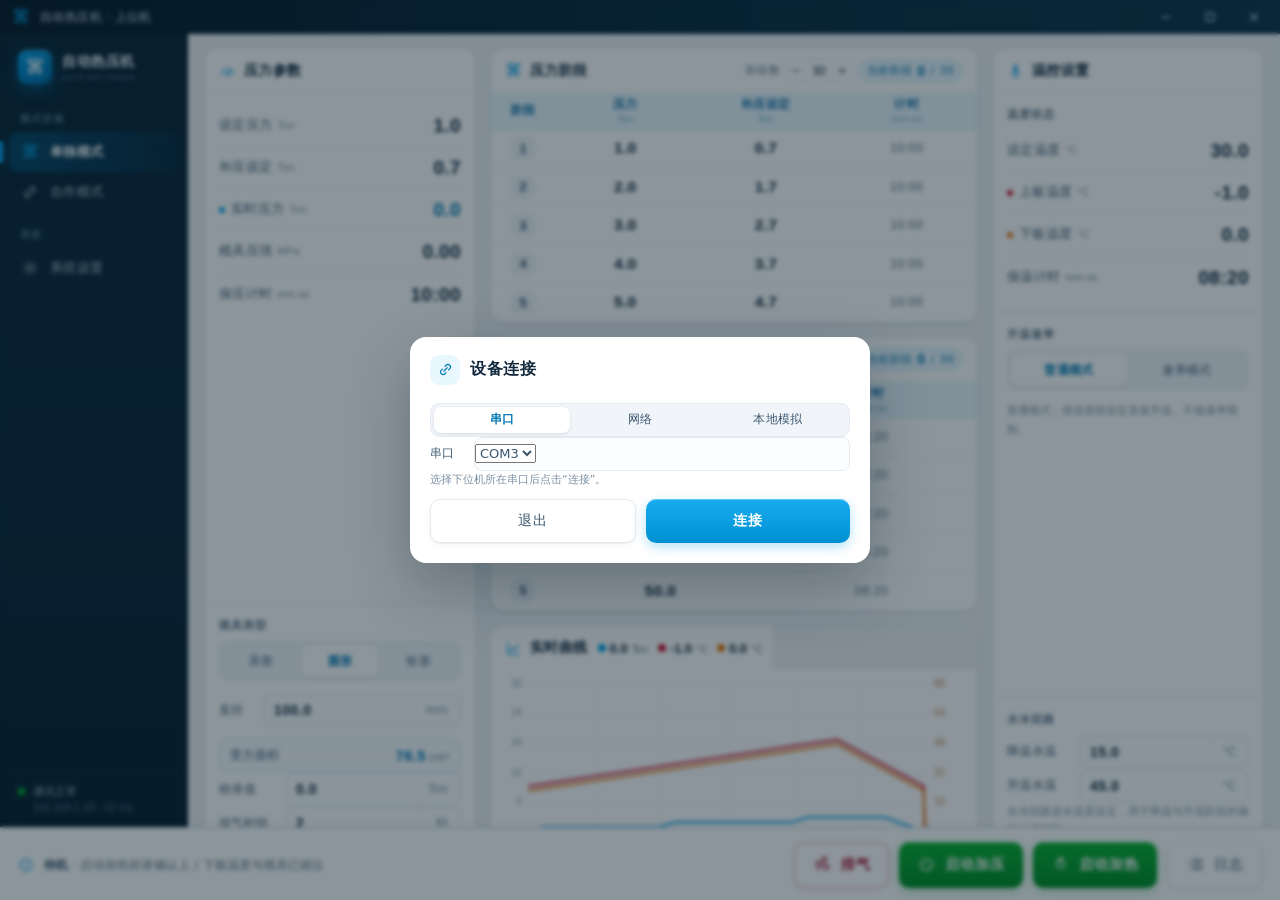
==== example/ui/press_desktop_ui.html @ 1cecdf32 "docs(ui): 新增上位机 UI 原型源码与单文件 HTML 包含 src（index.html/styles.css/app.js）、build.py、设计说明与 press_desktop_u" ====
<!DOCTYPE html>
<html lang="zh-CN">
<head>
<meta charset="utf-8">
<meta name="viewport" content="width=device-width, initial-scale=1">
<title>自动热压机 · 上位机</title>
<style>
/* =========================================================
   自动热压机 · 上位机 UI
   Design system / layout / components
   Base canvas 1440 x 900  ·  resizable down to 1280 x 800
   ========================================================= */

:root {
  /* brand — sampled from 单独模式主界面.bmp  #00A1E9 */
  --brand: #00A1E9;
  --brand-600: #0090D2;
  --brand-700: #0079B4;
  --brand-050: #E9F7FE;
  --brand-100: #D2EEFB;
  --brand-200: #A8DDF5;
  --royal: #0A43F6;

  /* shell */
  --navy: #08202F;
  --navy-2: #0C2B3E;
  --navy-3: #10374E;
  --ink: #12293D;
  --ink-2: #3B5770;
  --muted: #5F7488;
  --muted-2: #7C90A2;

  /* surfaces */
  --bg: #EDF1F5;
  --card: #FFFFFF;
  --line: #E3EAF0;
  --line-2: #EFF4F8;

  /* semantic */
  --green: #00A32A;
  --green-600: #008C24;
  --green-050: #E7F7EC;
  --amber: #E8730C;
  --amber-600: #C75F05;
  --red: #C8102E;
  --red-600: #A50D25;
  --red-d: #8C0000;
  --red-050: #FDECEE;

  /* effects */
  --sh-1: 0 1px 2px rgba(15, 40, 62, .06), 0 2px 6px rgba(15, 40, 62, .04);
  --sh-2: 0 8px 24px rgba(15, 40, 62, .09), 0 2px 6px rgba(15, 40, 62, .05);
  --sh-3: 0 24px 60px rgba(6, 24, 38, .28);
  --r-lg: 14px;
  --r-md: 10px;
  --r-sm: 7px;

  --font: "Microsoft YaHei UI", "Microsoft YaHei", "PingFang SC", "Source Han Sans SC", system-ui, sans-serif;
  --font-num: "Bahnschrift", "DIN Alternate", "Segoe UI", "Microsoft YaHei UI", sans-serif;
  --ease: cubic-bezier(.22, .61, .36, 1);
}

* { box-sizing: border-box; }

html, body {
  height: 100%;
  margin: 0;
}

body {
  font-family: var(--font);
  font-size: 13px;
  color: var(--ink);
  background: var(--bg);
  -webkit-font-smoothing: antialiased;
  overflow: hidden;
}

button, input, select {
  font-family: inherit;
  font-size: inherit;
  color: inherit;
}

button { cursor: pointer; border: 0; background: none; }

.sprite { position: absolute; width: 0; height: 0; overflow: hidden; }

svg.ic {
  width: 18px;
  height: 18px;
  fill: none;
  stroke: currentColor;
  stroke-width: 1.7;
  stroke-linecap: round;
  stroke-linejoin: round;
  flex: none;
}

::selection { background: var(--brand-100); }

/* scrollbars */
.content::-webkit-scrollbar,
.tbl-wrap::-webkit-scrollbar,
.scroll::-webkit-scrollbar { width: 8px; height: 8px; }
.content::-webkit-scrollbar-thumb,
.tbl-wrap::-webkit-scrollbar-thumb,
.scroll::-webkit-scrollbar-thumb {
  background: #C8D5DF;
  border-radius: 8px;
  border: 2px solid transparent;
  background-clip: padding-box;
}
.content::-webkit-scrollbar-thumb:hover { background: #A9BCCB; background-clip: padding-box; }

/* =========================================================
   Window shell
   ========================================================= */
.win {
  height: 100vh;
  display: flex;
  flex-direction: column;
  min-width: 1180px;
  background: var(--bg);
}

.titlebar {
  height: 34px;
  flex: none;
  display: flex;
  align-items: center;
  gap: 10px;
  padding: 0 4px 0 12px;
  background: linear-gradient(90deg, #061A27 0%, #0B2C40 55%, #0E344A 100%);
  color: #BFD6E5;
  user-select: none;
}

.tb-mark {
  width: 16px;
  height: 16px;
  color: var(--brand);
  stroke-width: 1.9;
}

.tb-title {
  font-size: 12px;
  letter-spacing: .4px;
  color: #D5E7F2;
}

.tb-ver {
  font-family: var(--font-num);
  font-size: 10.5px;
  color: #6D92A9;
  border: 1px solid rgba(255, 255, 255, .13);
  border-radius: 4px;
  padding: 0 5px;
  line-height: 15px;
}

.tb-spacer { flex: 1; }

.tb-ctrls { display: flex; align-items: stretch; height: 34px; }

.tb-btn {
  width: 44px;
  height: 34px;
  display: grid;
  place-items: center;
  color: #9DB9CA;
  transition: background .16s, color .16s;
}

.tb-btn svg { width: 12px; height: 12px; stroke-width: 1.4; }
.tb-btn:hover { background: rgba(255, 255, 255, .09); color: #fff; }
.tb-btn.close:hover { background: #C42B1C; color: #fff; }

/* ---------- app bar ---------- */
.appbar {
  height: 58px;
  flex: none;
  display: flex;
  align-items: center;
  gap: 18px;
  padding: 0 18px;
  background: #fff;
  border-bottom: 1px solid var(--line);
  position: relative;
  z-index: 5;
}

.ab-title h1 {
  margin: 0;
  font-size: 17px;
  font-weight: 700;
  letter-spacing: .3px;
  color: var(--ink);
}

.ab-title p {
  margin: 2px 0 0;
  font-size: 11.5px;
  color: var(--muted);
  letter-spacing: .2px;
}

.ab-chips { display: flex; align-items: center; gap: 8px; margin-left: 6px; }

.chip {
  display: inline-flex;
  align-items: center;
  gap: 7px;
  height: 27px;
  padding: 0 11px;
  border-radius: 20px;
  background: #F3F7FA;
  border: 1px solid var(--line);
  font-size: 12px;
  color: var(--ink-2);
  white-space: nowrap;
}

.chip b { font-family: var(--font-num); font-weight: 600; color: var(--ink); }
.chip.is-brand { background: var(--brand-050); border-color: var(--brand-100); color: var(--brand-700); }
.chip.is-brand b { color: var(--brand-700); }

.dot {
  width: 7px;
  height: 7px;
  border-radius: 50%;
  background: var(--muted-2);
  flex: none;
  position: relative;
}

.dot.ok { background: var(--green); box-shadow: 0 0 0 3px rgba(0, 163, 42, .14); }
.dot.live { background: var(--brand); box-shadow: 0 0 0 3px rgba(0, 161, 233, .16); animation: pulse 1.6s infinite; }
.dot.warn { background: var(--amber); box-shadow: 0 0 0 3px rgba(232, 115, 12, .16); }
.dot.bad { background: var(--red); box-shadow: 0 0 0 3px rgba(200, 16, 46, .16); }

@keyframes pulse {
  0%, 100% { box-shadow: 0 0 0 3px rgba(0, 161, 233, .18); }
  50% { box-shadow: 0 0 0 6px rgba(0, 161, 233, .04); }
}

.ab-right { margin-left: auto; display: flex; align-items: center; gap: 16px; }

.clock {
  font-family: var(--font-num);
  font-size: 15px;
  letter-spacing: .6px;
  color: var(--ink);
  font-variant-numeric: tabular-nums;
}

.clock small {
  display: block;
  font-family: var(--font);
  font-size: 10.5px;
  letter-spacing: .3px;
  color: var(--muted);
  text-align: right;
  margin-top: -1px;
}

.user {
  display: flex;
  align-items: center;
  gap: 9px;
  padding-left: 16px;
  border-left: 1px solid var(--line);
}

.avatar {
  width: 32px;
  height: 32px;
  border-radius: 9px;
  display: grid;
  place-items: center;
  background: linear-gradient(160deg, var(--brand), #0B7FB8);
  color: #fff;
  font-size: 13px;
  font-weight: 700;
  letter-spacing: .5px;
}

.user b { display: block; font-size: 12.5px; font-weight: 600; }
.user small { display: block; font-size: 10.5px; color: var(--muted); margin-top: 1px; }

/* =========================================================
   Body: rail + content
   ========================================================= */
.body { flex: 1; display: flex; min-height: 0; }

.rail {
  width: 206px;
  flex: none;
  display: flex;
  flex-direction: column;
  padding: 0 10px 12px;
  background: linear-gradient(180deg, #0A2334 0%, #0B2739 45%, #08202F 100%);
  color: #A9C2D3;
  overflow: hidden auto;
}

.rail::after {
  content: "";
  position: absolute;
  pointer-events: none;
}

.rail-brand {
  display: flex;
  align-items: center;
  gap: 10px;
  padding: 16px 8px 18px;
}

.brand-mark {
  width: 34px;
  height: 34px;
  border-radius: 9px;
  display: grid;
  place-items: center;
  background: linear-gradient(150deg, var(--brand), #0069A3);
  color: #fff;
  box-shadow: 0 6px 16px rgba(0, 161, 233, .35), inset 0 1px 0 rgba(255, 255, 255, .3);
}

.brand-mark svg { width: 20px; height: 20px; stroke-width: 1.8; }

.brand-txt b {
  display: block;
  color: #EAF4FA;
  font-size: 13.5px;
  letter-spacing: .6px;
  font-weight: 700;
}

.brand-txt span {
  display: block;
  font-family: var(--font-num);
  font-size: 7.5px;
  letter-spacing: .5px;
  color: #5B7F97;
  margin-top: 2px;
  white-space: nowrap;
}

.rail-group { margin-bottom: 6px; }

.rail-group > p {
  margin: 10px 10px 6px;
  font-size: 10px;
  letter-spacing: 1.2px;
  color: #51748C;
  font-weight: 600;
}

.rail-item {
  position: relative;
  width: 100%;
  height: 40px;
  display: flex;
  align-items: center;
  gap: 11px;
  padding: 0 11px;
  border-radius: 8px;
  color: #B4CBD9;
  font-size: 13px;
  letter-spacing: .3px;
  transition: background .16s, color .16s;
}

.rail-item svg { width: 18px; height: 18px; opacity: .85; }

.rail-item:hover { background: rgba(255, 255, 255, .06); color: #EAF4FA; }

.rail-item.is-active {
  background: linear-gradient(90deg, rgba(0, 161, 233, .26), rgba(0, 161, 233, .05));
  color: #fff;
  font-weight: 600;
}

.rail-item.is-active::before {
  content: "";
  position: absolute;
  left: -10px;
  top: 9px;
  bottom: 9px;
  width: 3px;
  border-radius: 0 3px 3px 0;
  background: var(--brand);
  box-shadow: 0 0 12px rgba(0, 161, 233, .8);
}

.rail-item.is-active svg { color: var(--brand); opacity: 1; }

/* 运行中：其他入口不可切换 */
.rail-item.is-locked { opacity: .4; cursor: not-allowed; }
.rail-item.is-locked:hover { background: transparent; color: #B4CBD9; }

.rail-item .badge-n {
  margin-left: auto;
  min-width: 18px;
  height: 18px;
  padding: 0 5px;
  border-radius: 9px;
  background: rgba(200, 16, 46, .85);
  color: #fff;
  font-size: 10.5px;
  font-weight: 700;
  display: grid;
  place-items: center;
  font-family: var(--font-num);
}

.rail-foot { margin-top: auto; padding: 12px 8px 0; border-top: 1px solid rgba(255, 255, 255, .07); }

.rail-stat {
  font-size: 11px;
  line-height: 1.5;
  color: #8FADC0;
  display: flex;
  align-items: flex-start;
  gap: 8px;
}

.rail-stat .dot { margin-top: 4px; }
.rail-stat small { display: block; color: #4F7089; font-family: var(--font-num); font-size: 10px; letter-spacing: .3px; }

/* =========================================================
   Content + views
   ========================================================= */
.content {
  flex: 1;
  min-width: 0;
  padding: 14px 16px;
  overflow: auto;
}

.view { display: none; height: 100%; }
.view.is-active { display: block; animation: fadeUp .22s var(--ease); }

@keyframes fadeUp {
  from { opacity: 0; }
  to { opacity: 1; }
}

/* 3-column dashboard */
.layout-3 {
  display: grid;
  grid-template-columns: 330px minmax(352px, 1fr) 330px;
  gap: 14px;
  min-height: 100%;
}

.col { display: flex; flex-direction: column; gap: 14px; min-height: 0; }

/* 合作模式：三列参数 + 底部整宽曲线 */
.layout-coop {
  display: grid;
  grid-template-columns: 330px 320px minmax(0, 1fr);
  grid-template-rows: auto minmax(0, 1fr);
  gap: 14px;
  height: 100%;
}

/* generic 2-column */
.layout-2 { display: grid; grid-template-columns: 330px minmax(0, 1fr); gap: 14px; height: 100%; }
.layout-2.wide-left { grid-template-columns: 372px minmax(0, 1fr); }

/* =========================================================
   Cards
   ========================================================= */
.card {
  background: var(--card);
  border: 1px solid var(--line);
  border-radius: var(--r-lg);
  box-shadow: var(--sh-1);
  display: flex;
  flex-direction: column;
  min-height: 0;
  overflow: hidden;
}

/* 卡片较窄时隐藏“阶段数”文字标签，避免与当前阶段胶囊挤在一起
   （改用 JS 按卡片实际宽度加 .is-narrow，避免 Edge 下容器查询导致的绘制异常） */
.stage-card.is-narrow .count-label { display: none; }
.stage-card.is-narrow .stage-tools { gap: 6px; }

.card.grow { flex: 1; }

.card-h {
  height: 44px;
  flex: none;
  display: flex;
  align-items: center;
  gap: 10px;
  padding: 0 14px;
  border-bottom: 1px solid var(--line-2);
  background: var(--card);
}

.card-h h2 {
  margin: 0;
  font-size: 13.5px;
  font-weight: 700;
  letter-spacing: .4px;
  color: var(--ink);
  display: flex;
  align-items: center;
  gap: 8px;
}

.card-h h2 svg { width: 17px; height: 17px; color: var(--brand); }

.card-h .hint {
  margin-left: auto;
  font-size: 11px;
  color: var(--muted-2);
  letter-spacing: .3px;
}

.card-h .sub {
  font-size: 11px;
  color: var(--muted-2);
  padding-left: 8px;
  border-left: 1px solid var(--line);
  letter-spacing: .3px;
}

.card-b { padding: 12px 14px; }

/* ---------- key / value rows ---------- */
.kv { list-style: none; margin: 0; padding: 0; }

.kv li {
  display: flex;
  align-items: center;
  justify-content: space-between;
  gap: 10px;
  padding: 0 14px;
  height: 42px;
  border-bottom: 1px dashed var(--line-2);
  transition: background .16s;
}

.kv.sm li { height: 34px; }
.kv.sm .k { font-size: 12px; }

.tag-ok {
  font-size: 11.5px;
  font-weight: 600;
  color: var(--green-600);
  background: var(--green-050);
  border-radius: 6px;
  padding: 3px 9px;
  letter-spacing: .3px;
}

.tag-ok::before {
  content: "";
  display: inline-block;
  width: 5px;
  height: 5px;
  border-radius: 50%;
  background: var(--green);
  margin-right: 6px;
  vertical-align: 1px;
}

.tag-val {
  font-family: var(--font-num);
  font-size: 13px;
  font-weight: 600;
  color: var(--ink-2);
  letter-spacing: .4px;
}

/* 事件记录 */
.evts { list-style: none; margin: 0; padding: 4px 0; overflow: auto; }

.evts li {
  display: flex;
  align-items: center;
  gap: 10px;
  padding: 0 14px;
  height: 38px;
  font-size: 12px;
  color: var(--ink-2);
  border-bottom: 1px dashed var(--line-2);
}

.evts li:last-child { border-bottom: 0; }
.evts time { font-family: var(--font-num); font-size: 12px; color: var(--muted-2); letter-spacing: .4px; flex: none; }
.evts .dot { flex: none; }
.evts span { overflow: hidden; text-overflow: ellipsis; white-space: nowrap; }

.kv li:last-child { border-bottom: 0; }
.kv li:hover { background: #FAFCFE; }

.kv .k {
  font-size: 12.5px;
  color: var(--ink-2);
  letter-spacing: .3px;
  display: flex;
  align-items: baseline;
  gap: 5px;
}

.kv .k em {
  font-style: normal;
  font-size: 10.5px;
  color: var(--muted-2);
  font-family: var(--font-num);
}

.kv .v {
  font-family: var(--font-num);
  font-size: 23px;
  font-weight: 600;
  color: var(--ink);
  font-variant-numeric: tabular-nums;
  letter-spacing: .4px;
  line-height: 1;
}

.kv .v small {
  font-size: 11px;
  font-weight: 400;
  color: var(--muted);
  margin-left: 4px;
  font-family: var(--font);
}

.kv li.is-live .v { color: var(--brand-700); }
.kv li.is-live .k::before {
  content: "";
  width: 6px;
  height: 6px;
  border-radius: 50%;
  background: var(--brand);
  align-self: center;
  margin-right: 1px;
  animation: pulse 1.8s infinite;
}

/* 上板 / 下板温度：与曲线同色的圆点 */
.kv li.t-up .k::before,
.kv li.t-down .k::before {
  content: "";
  width: 6px;
  height: 6px;
  border-radius: 50%;
  align-self: center;
  margin-right: 1px;
  animation: pulse 1.8s infinite;
}

/* 待机时圆点静止，仅运行中闪烁 */
body:not(.is-running) .kv li.is-live .k::before,
body:not(.is-running) .kv li.t-up .k::before,
body:not(.is-running) .kv li.t-down .k::before { animation: none; }

.kv li.t-up .k::before { background: #C8102E; }
.kv li.t-down .k::before { background: #E8730C; }

/* ---------- 模具类型 ---------- */
.mold-body {
  flex: 1;
  display: flex;
  flex-direction: column;
  gap: 14px;
  padding: 14px;
}

.mold-seg { display: flex; width: 100%; }
.mold-seg button { flex: 1; height: 30px; }

.mold-pane { display: none; flex-direction: column; gap: 10px; }
.mold-pane.is-on { display: flex; }

.mold-row { display: flex; align-items: center; gap: 10px; }
.mold-row > label { width: 34px; flex: none; font-size: 12px; color: var(--ink-2); letter-spacing: .3px; }
.mold-row .input { flex: 1; height: 34px; }
.mold-row .input input { font-size: 14px; padding: 0 10px; }
.water-row > label { width: 62px; }

.mold-tip { margin: 0; font-size: 11px; color: var(--muted-2); line-height: 1.7; }

/* 模具类型并入压力参数后的间距 */
.set-group .mold-seg { margin-bottom: 12px; }
.set-group .mold-pane.is-on { margin-bottom: 12px; }

/* 受力面积参考 */
.mold-area {
  display: flex;
  align-items: center;
  justify-content: space-between;
  padding: 7px 10px;
  border: 1px dashed var(--brand-200);
  border-radius: 8px;
  background: #F7FBFE;
  font-size: 11.5px;
  color: var(--ink-2);
  letter-spacing: .3px;
}

.mold-area.is-off { display: none; }

.mold-area .ma-val { display: inline-flex; align-items: baseline; gap: 3px; }

.mold-area b {
  font-family: var(--font-num);
  font-size: 15px;
  font-weight: 700;
  color: var(--brand-700);
  font-variant-numeric: tabular-nums;
}

.mold-area em { font-style: normal; font-size: 10.5px; color: var(--muted); }

/* ---------- 温控设置（合并卡片） ---------- */
.merge-card { display: flex; flex-direction: column; }

.set-group { padding: 12px 14px 14px; }

.set-group + .set-group { border-top: 1px solid var(--line); }

.set-group.is-bottom { margin-top: auto; }

.set-sub {
  font-size: 11px;
  font-weight: 600;
  letter-spacing: 1px;
  color: var(--muted);
  padding: 2px 0 8px;
}

.merge-card .kv li { height: 42px; padding: 0; }

.merge-card .mold-seg button { height: 32px; }

.merge-card .mold-tip { font-size: 11px; }

/* ---------- table ---------- */
.tbl-wrap { flex: 1; min-height: 0; overflow: auto; }

/* 阶段表最多显示 5 行，超出后表体内部上下滚动 */
.stage-card .tbl-wrap { max-height: calc(36px + 5 * 38.5px); }

table.tbl {
  width: 100%;
  border-collapse: collapse;
  table-layout: fixed;
}

table.tbl th {
  height: 36px;
  padding: 2px 6px;
  background: var(--brand-050);
  border-bottom: 1px solid var(--brand-100);
  color: #0B6EA8;
  font-size: 11.5px;
  font-weight: 700;
  letter-spacing: .5px;
  text-align: center;
  white-space: nowrap;
  position: sticky;
  top: 0;
  z-index: 1;
}

table.tbl th em {
  display: block;
  font-style: normal;
  font-size: 9.5px;
  font-weight: 500;
  letter-spacing: 0;
  color: #6FA7C6;
  line-height: 1.2;
  margin-top: 1px;
}

table.tbl td {
  height: 38.5px;
  padding: 0 6px;
  text-align: center;
  font-size: 12.5px;
  color: var(--ink-2);
  border-bottom: 1px solid var(--line-2);
  white-space: nowrap;
  overflow: hidden;
  text-overflow: ellipsis;
}

table.tbl tbody tr:last-child td { border-bottom: 0; }

table.tbl td.num {
  font-family: var(--font-num);
  font-size: 15.5px;
  font-weight: 600;
  color: var(--ink);
  letter-spacing: .3px;
  font-variant-numeric: tabular-nums;
}

table.tbl td.mono {
  font-family: var(--font-num);
  color: var(--muted);
  font-variant-numeric: tabular-nums;
  letter-spacing: .4px;
}

table.tbl tbody tr:hover td { background: #FAFDFF; }

table.tbl tr.is-now td {
  background: #EAF6FD;
  color: var(--brand-700);
  font-weight: 700;
  box-shadow: inset 0 1px 0 rgba(0, 161, 233, .22), inset 0 -1px 0 rgba(0, 161, 233, .22);
}

table.tbl tr.is-now td.num { color: var(--brand-700); font-weight: 800; }

table.tbl tr.is-now td.mono { color: var(--brand-700); font-weight: 700; }

table.tbl tr.is-now td:first-child {
  box-shadow: inset 4px 0 0 var(--brand),
              inset 0 1px 0 rgba(0, 161, 233, .22),
              inset 0 -1px 0 rgba(0, 161, 233, .22);
}

.row-no {
  display: inline-grid;
  place-items: center;
  width: 24px;
  height: 24px;
  border-radius: 7px;
  background: #F1F5F9;
  color: var(--ink-2);
  font-family: var(--font-num);
  font-size: 13px;
  font-weight: 600;
}

tr.is-now .row-no { background: var(--brand); color: #fff; box-shadow: 0 3px 8px rgba(0, 161, 233, .35); }

table.tbl td.muted { color: var(--muted-2); font-size: 11.5px; }

/* 普通模式：温度阶段隐藏“速率”列 */
table.tbl.no-rate th:nth-child(3),
table.tbl.no-rate td:nth-child(3) { display: none; }

/* 可编辑单元格（除阶段列外） */
table.tbl td.edit { padding: 0 4px; }

table.tbl .cell-in {
  display: block;
  width: 100%;
  height: 30px;
  padding: 0 2px;
  border: 0;
  border-radius: 6px;
  background: transparent;
  color: inherit;
  font: inherit;
  letter-spacing: inherit;
  text-align: center;
  font-variant-numeric: tabular-nums;
  -moz-appearance: textfield;
}

table.tbl .cell-in::-webkit-outer-spin-button,
table.tbl .cell-in::-webkit-inner-spin-button { -webkit-appearance: none; margin: 0; }

/* 合作流程表列数较多：按内容分配列宽比例，表格平铺整卡 */
#tblCoop { width: 100%; }
#tblCoop th { font-size: 11px; padding: 2px 4px; }

#tblCoop th em { font-size: 9px; }

table.tbl .cell-in:hover { background: #F2FAFE; }

table.tbl .cell-in:focus {
  outline: none;
  background: #fff;
  box-shadow: inset 0 0 0 1.5px var(--brand);
}

/* 是否加压 / 是否加热 开关 */
table.tbl .flag { border: 0; padding: 0; cursor: pointer; }
table.tbl .flag.off { background: #F1F5F9; color: var(--muted-2); }
table.tbl .flag.off:hover { background: #E6EDF3; }

/* 计时单元格：点击打开图形化弹窗 */
table.tbl .cell-in.time-btn {
  height: 30px;
  line-height: 30px;
  cursor: pointer;
}

/* 计时弹窗 */
.time-preview {
  font-family: var(--font-num);
  font-size: 42px;
  font-weight: 700;
  letter-spacing: 3px;
  color: var(--brand-700);
  text-align: center;
  line-height: 1.1;
  padding-bottom: 18px;
  font-variant-numeric: tabular-nums;
}

.time-picker {
  display: flex;
  align-items: flex-start;
  justify-content: center;
  gap: 16px;
}

.tp-col {
  display: flex;
  flex-direction: column;
  align-items: center;
  gap: 8px;
}

.tp-step {
  width: 108px;
  height: 32px;
  border: 1px solid var(--line);
  border-radius: 9px;
  background: #F2F7FB;
  color: var(--brand-700);
  font-size: 17px;
  font-weight: 700;
  line-height: 1;
}

.tp-step:hover { background: #E4F2FA; border-color: var(--brand-200); }
.tp-step:active { background: var(--brand-100); }

.tp-num {
  width: 108px;
  height: 60px;
  border: 1px solid var(--line);
  border-radius: 12px;
  background: #fff;
  text-align: center;
  font-family: var(--font-num);
  font-size: 30px;
  font-weight: 700;
  color: var(--ink);
  font-variant-numeric: tabular-nums;
  -moz-appearance: textfield;
}

.tp-num::-webkit-outer-spin-button,
.tp-num::-webkit-inner-spin-button { -webkit-appearance: none; margin: 0; }

.tp-num:focus {
  outline: none;
  border-color: var(--brand);
  box-shadow: 0 0 0 3px rgba(0, 161, 233, .16);
}

.tp-unit { font-size: 11px; color: var(--muted); letter-spacing: 1px; }

.tp-colon {
  margin-top: 56px;
  font-family: var(--font-num);
  font-size: 28px;
  font-weight: 700;
  color: var(--muted-2);
}

.tp-presets { display: flex; justify-content: center; gap: 8px; margin-top: 18px; }

.tp-presets button {
  height: 28px;
  padding: 0 13px;
  border-radius: 14px;
  border: 1px solid var(--line);
  background: #fff;
  font-size: 12px;
  color: var(--ink-2);
}

.tp-presets button:hover {
  background: var(--brand-050);
  border-color: var(--brand-200);
  color: var(--brand-700);
}

/* stage counter pill */
.stage-tools { margin-left: auto; display: flex; align-items: center; gap: 8px; flex: none; }

.card-h h2 { flex: none; }

.count-label { flex: none; white-space: nowrap; font-size: 11px; color: var(--muted); letter-spacing: .3px; }

/* 阶段数 spinbox */
.spin {
  position: relative;
  display: inline-flex;
  align-items: center;
  height: 24px;
  background: #fff;
  border: 1px solid var(--line);
  border-radius: 6px;
}

.spin::after {
  content: attr(data-tip);
  position: absolute;
  top: calc(100% + 6px);
  left: 50%;
  transform: translateX(-50%) translateY(-3px);
  padding: 5px 9px;
  border-radius: 6px;
  background: #10283E;
  color: #fff;
  font-size: 11px;
  line-height: 1.4;
  letter-spacing: .2px;
  white-space: nowrap;
  opacity: 0;
  visibility: hidden;
  pointer-events: none;
  transition: opacity .14s ease, transform .14s ease, visibility .14s;
  z-index: 40;
}

.spin:hover::after,
.spin:focus-within::after {
  opacity: 1;
  visibility: visible;
  transform: translateX(-50%) translateY(0);
}

.spin button {
  width: 20px;
  height: 100%;
  padding: 0;
  border: 0;
  background: transparent;
  color: var(--ink-2);
  font-size: 13px;
  line-height: 1;
  cursor: pointer;
}

.spin button:hover { background: var(--brand-050); color: var(--brand-700); }

.spin button:first-of-type { border-radius: 5px 0 0 5px; }
.spin button:last-of-type { border-radius: 0 5px 5px 0; }

.spin input {
  width: 32px;
  height: 100%;
  padding: 0;
  border: 0;
  border-left: 1px solid var(--line-2);
  border-right: 1px solid var(--line-2);
  background: transparent;
  text-align: center;
  font-family: var(--font-num);
  font-size: 12px;
  color: var(--ink);
  -moz-appearance: textfield;
}

.spin input::-webkit-outer-spin-button,
.spin input::-webkit-inner-spin-button { -webkit-appearance: none; margin: 0; }

.spin input:focus { outline: none; background: var(--brand-050); }

.spin:focus-within { border-color: var(--brand); box-shadow: 0 0 0 3px rgba(0, 161, 233, .12); }

.stage-pill {
  margin-left: auto;
  display: inline-flex;
  align-items: center;
  gap: 5px;
  height: 24px;
  padding: 0 10px;
  border-radius: 12px;
  background: var(--brand-050);
  border: 1px solid var(--brand-100);
  color: var(--brand-700);
  font-size: 11.5px;
  letter-spacing: .3px;
}

.stage-pill b {
  font-family: var(--font-num);
  font-size: 14px;
  font-weight: 700;
  color: var(--brand-700);
}

/* ---------- segmented control ---------- */
.seg {
  display: inline-flex;
  padding: 3px;
  gap: 2px;
  border-radius: 9px;
  background: #F1F5F9;
  border: 1px solid var(--line);
}

.seg button {
  height: 26px;
  padding: 0 12px;
  border-radius: 7px;
  font-size: 12px;
  color: var(--ink-2);
  letter-spacing: .3px;
  transition: all .16s;
  white-space: nowrap;
}

.seg button:hover { color: var(--brand-700); }

.seg button.is-on {
  background: #fff;
  color: var(--brand-700);
  font-weight: 600;
  box-shadow: 0 1px 3px rgba(15, 40, 62, .12);
}

/* ---------- chart ---------- */
.chart-card { flex: none; height: 230px; }
#coopChartSlot .chart-card { height: 300px; }
.chart-card .card-h { border-bottom: 0; }

/* 实时曲线卡片容器：不参与布局，卡片直接作为列的子项 */
.chart-slot { display: contents; }

.chart-now {
  margin-left: auto;
  display: flex;
  align-items: center;
  gap: 12px;
  font-size: 11px;
  color: var(--muted);
  white-space: nowrap;
}

.chart-now span { display: inline-flex; align-items: baseline; gap: 4px; }

.chart-now i {
  display: inline-block;
  width: 8px;
  height: 8px;
  border-radius: 50%;
  align-self: center;
}

.chart-now b { font-family: var(--font-num); font-size: 13px; font-weight: 700; color: var(--ink); }

.chart-now em { font-style: normal; font-size: 10px; color: var(--muted); }

.chart-now .win { font-family: var(--font-num); color: var(--muted-2); padding-left: 4px; }

.chart-wrap {
  flex: 1;
  min-height: 80px;
  position: relative;
  padding: 2px 10px 0 4px;
  background: var(--card);
}

.chart-wrap canvas {
  width: 100%;
  height: 100%;
  display: block;
  transform: translateZ(0);   /* 独立合成层，避免 Edge 滚动时画布局部重绘残影 */
}

/* ---------- run progress ---------- */
.prog-list { padding: 10px 14px 12px; display: flex; flex-direction: column; gap: 12px; }

.prog-row .pr-top {
  display: flex;
  align-items: baseline;
  justify-content: space-between;
  font-size: 11.5px;
  color: var(--ink-2);
  margin-bottom: 6px;
}

.prog-row .pr-top b {
  font-family: var(--font-num);
  font-size: 12.5px;
  color: var(--ink);
  font-weight: 600;
}

.bar {
  height: 7px;
  border-radius: 4px;
  background: #EEF3F7;
  overflow: hidden;
}

.bar > i {
  display: block;
  height: 100%;
  width: 0;
  border-radius: 4px;
  transition: width .4s var(--ease);
}

.bar.brand > i { background: linear-gradient(90deg, #3FC0F3, var(--brand)); }
.bar.amber > i { background: linear-gradient(90deg, #F7A94B, var(--amber)); }
.bar.green > i { background: linear-gradient(90deg, #38C45E, var(--green)); }

/* =========================================================
   Action bar
   ========================================================= */
.actionbar {
  height: 72px;
  flex: none;
  display: flex;
  align-items: center;
  gap: 12px;
  padding: 0 18px;
  background: #fff;
  border-top: 1px solid var(--line);
  box-shadow: 0 -2px 12px rgba(15, 40, 62, .04);
  position: relative;
  z-index: 4;
}

.ab-note {
  display: flex;
  align-items: center;
  gap: 10px;
  font-size: 12px;
  color: var(--muted);
  letter-spacing: .2px;
  flex: 1 1 auto;
  min-width: 0;
}

.ab-note svg { flex: none; width: 16px; height: 16px; color: var(--brand); }

.ab-note span {
  min-width: 0;
  display: -webkit-box;
  -webkit-line-clamp: 2;
  -webkit-box-orient: vertical;
  overflow: hidden;
  line-height: 1.5;
}

.ab-note b { color: var(--ink-2); font-weight: 600; }

.ab-actions { margin-left: auto; flex: none; display: flex; align-items: center; gap: 10px; }

.bar-group { display: none; align-items: center; gap: 10px; }
.bar-group.is-on { display: flex; }

.btn {
  display: inline-flex;
  align-items: center;
  justify-content: center;
  gap: 9px;
  height: 46px;
  padding: 0 22px;
  border-radius: var(--r-md);
  font-size: 14px;
  font-weight: 600;
  letter-spacing: 1px;
  color: #fff;
  transition: transform .12s, box-shadow .18s, background .18s, filter .18s;
  white-space: nowrap;
}

.btn svg { width: 19px; height: 19px; }

.btn:active { transform: translateY(1px); }

.btn-green {
  background: linear-gradient(180deg, #0AB233, var(--green-600));
  box-shadow: 0 4px 12px rgba(0, 163, 42, .28), inset 0 1px 0 rgba(255, 255, 255, .28);
}
.btn-green:hover { filter: brightness(1.06); box-shadow: 0 6px 18px rgba(0, 163, 42, .36), inset 0 1px 0 rgba(255, 255, 255, .3); }

/* 运行中：启动按钮切换为红色停止态 */
.btn.is-stop {
  background: linear-gradient(180deg, #DC1B33, var(--red-600));
  box-shadow: 0 4px 12px rgba(200, 16, 46, .3), inset 0 1px 0 rgba(255, 255, 255, .22);
}
.btn.is-stop:hover { filter: brightness(1.07); box-shadow: 0 6px 18px rgba(200, 16, 46, .36), inset 0 1px 0 rgba(255, 255, 255, .24); }

/* 破坏性 / 排气类次级按钮 */
.btn-danger-ghost {
  background: #fff;
  border: 1px solid rgba(200, 16, 46, .36);
  color: var(--red-600);
  font-weight: 600;
  letter-spacing: .5px;
  box-shadow: var(--sh-1);
}
.btn-danger-ghost:hover { border-color: var(--red-600); color: #fff; background: linear-gradient(180deg, #DC1B33, var(--red-600)); }

.btn-amber {
  background: linear-gradient(180deg, #F58220, var(--amber-600));
  box-shadow: 0 4px 12px rgba(232, 115, 12, .28), inset 0 1px 0 rgba(255, 255, 255, .28);
}
.btn-amber:hover { filter: brightness(1.06); }

.btn-red {
  background: linear-gradient(180deg, #DC1B33, var(--red-600));
  box-shadow: 0 4px 12px rgba(200, 16, 46, .3), inset 0 1px 0 rgba(255, 255, 255, .22);
}
.btn-red:hover { filter: brightness(1.07); }

.btn-dark {
  background: linear-gradient(180deg, #5A2630, #3D1620);
  box-shadow: 0 4px 12px rgba(60, 20, 30, .28);
}
.btn-dark:hover { filter: brightness(1.15); }

.btn-ghost {
  background: #fff;
  border: 1px solid var(--line);
  color: var(--ink-2);
  font-weight: 500;
  letter-spacing: .5px;
  box-shadow: var(--sh-1);
}
.btn-ghost:hover { border-color: var(--brand-200); color: var(--brand-700); background: var(--brand-050); }

.btn-brand {
  background: linear-gradient(180deg, #18ADF0, var(--brand-600));
  box-shadow: 0 4px 12px rgba(0, 161, 233, .3), inset 0 1px 0 rgba(255, 255, 255, .3);
}
.btn-brand:hover { filter: brightness(1.06); }

.btn.sm { height: 32px; padding: 0 14px; font-size: 12.5px; border-radius: 8px; gap: 6px; letter-spacing: .3px; }
.btn.sm svg { width: 15px; height: 15px; }

.estop {
  height: 46px;
  padding: 0 20px 0 16px;
  border-radius: var(--r-md);
  background: linear-gradient(180deg, #E11D38, #9E0B22);
  color: #fff;
  font-size: 14px;
  font-weight: 700;
  letter-spacing: 2px;
  display: inline-flex;
  align-items: center;
  gap: 8px;
  box-shadow: 0 0 0 5px rgba(200, 16, 46, .1), 0 6px 16px rgba(200, 16, 46, .36), inset 0 1px 0 rgba(255, 255, 255, .25);
}
.estop:hover { filter: brightness(1.08); box-shadow: 0 0 0 7px rgba(200, 16, 46, .12), 0 8px 20px rgba(200, 16, 46, .42), inset 0 1px 0 rgba(255, 255, 255, .25); }
.estop svg { width: 20px; height: 20px; }

/* =========================================================
   Coop / flow / data views
   ========================================================= */
.side-tabs { display: flex; flex-direction: column; gap: 6px; padding: 12px; }

.side-tabs button {
  height: 42px;
  border-radius: 9px;
  font-size: 13px;
  color: var(--ink-2);
  text-align: left;
  padding: 0 14px;
  display: flex;
  align-items: center;
  gap: 10px;
  border: 1px solid transparent;
  transition: all .16s;
}

.side-tabs button svg { width: 17px; height: 17px; color: var(--muted-2); }
.side-tabs button:hover { background: #F6FAFD; }
.side-tabs button.is-on {
  background: var(--brand-050);
  border-color: var(--brand-100);
  color: var(--brand-700);
  font-weight: 600;
}
.side-tabs button.is-on svg { color: var(--brand); }

.field { padding: 10px 14px 14px; }

.field > label {
  display: block;
  font-size: 11.5px;
  color: var(--muted);
  letter-spacing: .4px;
  margin: 12px 0 7px;
}

.stepper {
  display: flex;
  align-items: center;
  height: 42px;
  border: 1px solid var(--line);
  border-radius: 9px;
  background: #FBFDFE;
  overflow: hidden;
}

.stepper button {
  width: 40px;
  height: 100%;
  display: grid;
  place-items: center;
  color: var(--brand-700);
  background: var(--brand-050);
  transition: background .16s;
}
.stepper button:hover { background: var(--brand-100); }
.stepper button svg { width: 15px; height: 15px; stroke-width: 2.2; }

.stepper .val {
  flex: 1;
  text-align: center;
  font-family: var(--font-num);
  font-size: 16px;
  font-weight: 600;
  color: var(--ink);
  font-variant-numeric: tabular-nums;
}

.stepper .val small { font-family: var(--font); font-size: 11px; color: var(--muted); margin-left: 4px; font-weight: 400; }

.input {
  display: flex;
  align-items: center;
  height: 38px;
  border: 1px solid var(--line);
  border-radius: 8px;
  background: #FBFDFE;
  overflow: hidden;
  transition: border-color .16s, box-shadow .16s;
}

.input:focus-within { border-color: var(--brand); box-shadow: 0 0 0 3px rgba(0, 161, 233, .12); }

.input input {
  flex: 1;
  min-width: 0;
  height: 100%;
  border: 0;
  background: none;
  outline: none;
  padding: 0 12px;
  font-family: var(--font-num);
  font-size: 15px;
  font-weight: 600;
  letter-spacing: .5px;
  color: var(--ink);
}

.input .suffix {
  padding: 0 12px;
  font-size: 11.5px;
  color: var(--muted-2);
  border-left: 1px solid var(--line-2);
  height: 100%;
  display: flex;
  align-items: center;
}

.input-note {
  font-size: 11px;
  color: var(--muted-2);
  line-height: 1.6;
  padding: 12px 14px 0;
  border-top: 1px solid var(--line-2);
  margin: 10px 14px 14px;
}

/* editable table cells */
.cell-edit {
  display: flex;
  align-items: center;
  justify-content: center;
  gap: 2px;
}

.cell-edit input {
  width: 100%;
  max-width: 92px;
  height: 30px;
  border: 1px solid transparent;
  border-radius: 6px;
  background: #F7FAFC;
  text-align: center;
  font-family: var(--font-num);
  font-size: 14px;
  font-weight: 600;
  color: var(--ink);
  outline: none;
  transition: all .15s;
}

.cell-edit input:hover { border-color: var(--line); background: #fff; }
.cell-edit input:focus { border-color: var(--brand); background: #fff; box-shadow: 0 0 0 3px rgba(0, 161, 233, .12); }

.flag {
  display: inline-grid;
  place-items: center;
  width: 24px;
  height: 24px;
  border-radius: 7px;
  font-size: 13px;
  font-weight: 700;
  font-family: var(--font-num);
}
.flag.yes { background: var(--green-050); color: var(--green-600); }
.flag.no { background: var(--red-050); color: var(--red); }

/* toolbar inside card */
.toolbar {
  display: flex;
  align-items: center;
  gap: 8px;
  padding: 10px 14px;
  border-bottom: 1px solid var(--line-2);
  flex: none;
}

.toolbar .spacer { flex: 1; }

.search {
  display: flex;
  align-items: center;
  gap: 7px;
  height: 32px;
  padding: 0 11px;
  border: 1px solid var(--line);
  border-radius: 8px;
  background: #FBFDFE;
  width: 210px;
  color: var(--muted-2);
}

.search input {
  border: 0;
  background: none;
  outline: none;
  flex: 1;
  min-width: 0;
  font-size: 12px;
  color: var(--ink);
}

.pager {
  display: flex;
  align-items: center;
  justify-content: center;
  gap: 8px;
  padding: 10px 14px;
  border-top: 1px solid var(--line-2);
  flex: none;
}

.pager button {
  width: 30px;
  height: 30px;
  display: grid;
  place-items: center;
  border-radius: 8px;
  border: 1px solid var(--line);
  color: var(--ink-2);
  background: #fff;
  transition: all .15s;
}
.pager button:hover:not(:disabled) { border-color: var(--brand-200); color: var(--brand-700); background: var(--brand-050); }
.pager button:disabled { opacity: .4; cursor: default; }
.pager button svg { width: 14px; height: 14px; }

.pager .pg-info {
  font-family: var(--font-num);
  font-size: 12.5px;
  color: var(--ink-2);
  margin: 0 8px;
  letter-spacing: .5px;
}

.pager .pg-total { font-size: 11px; color: var(--muted-2); margin-left: 8px; }

/* =========================================================
   Settings
   ========================================================= */
.set-grid {
  display: grid;
  grid-template-columns: 1fr;
  gap: 14px;
  height: 100%;
}

.donut-row {
  display: grid;
  grid-template-columns: 1fr 1fr;
  gap: 8px;
  padding: 20px 14px 16px;
  border-bottom: 1px solid var(--line-2);
}

.donut-cell { display: flex; flex-direction: column; align-items: center; }

.usage {
  flex: 1;
  display: flex;
  flex-direction: column;
  gap: 11px;
  padding: 14px;
}

.usage-h { font-size: 11.5px; color: var(--muted); letter-spacing: .5px; }

.usage-row {
  display: grid;
  grid-template-columns: 74px 1fr 78px;
  align-items: center;
  gap: 10px;
  font-size: 12px;
  color: var(--ink-2);
}

.usage-row b {
  font-family: var(--font-num);
  font-size: 12.5px;
  font-weight: 600;
  color: var(--ink);
  text-align: right;
  letter-spacing: .3px;
}

.usage-row .bar { height: 6px; }

.slider-row {
  display: flex;
  align-items: center;
  gap: 14px;
  padding: 14px;
}

.slider-row .lb {
  display: inline-flex;
  align-items: center;
  gap: 8px;
  height: 34px;
  padding: 0 14px;
  border-radius: 8px;
  background: var(--brand-050);
  color: var(--brand-700);
  font-size: 12.5px;
  font-weight: 600;
  flex: none;
}

.slider-row .lb svg { width: 16px; height: 16px; }

input[type="range"] {
  -webkit-appearance: none;
  appearance: none;
  flex: 1;
  height: 6px;
  border-radius: 3px;
  background: linear-gradient(90deg, var(--brand) var(--p, 60%), #E4ECF2 var(--p, 60%));
  outline: none;
}

input[type="range"]::-webkit-slider-thumb {
  -webkit-appearance: none;
  width: 18px;
  height: 18px;
  border-radius: 50%;
  background: #fff;
  border: 3px solid var(--brand);
  box-shadow: 0 2px 6px rgba(0, 161, 233, .35);
  cursor: pointer;
}

.slider-row .sl-val {
  font-family: var(--font-num);
  font-size: 16px;
  font-weight: 600;
  width: 46px;
  text-align: right;
  color: var(--ink);
}

.donut-card { align-items: center; padding: 16px 14px; }

.donut {
  position: relative;
  width: 138px;
  height: 138px;
  margin: 6px auto 0;
}

.donut svg { width: 100%; height: 100%; transform: rotate(-90deg); }
.donut .track { fill: none; stroke: #EDF2F6; stroke-width: 11; }
.donut .val { fill: none; stroke: var(--brand); stroke-width: 11; stroke-linecap: round; transition: stroke-dashoffset .8s var(--ease); }
.donut .val.two { stroke: #7FD3F5; }

.donut .cap {
  position: absolute;
  inset: 0;
  display: flex;
  align-items: center;
  justify-content: center;
  font-family: var(--font-num);
  font-size: 26px;
  font-weight: 600;
  color: var(--ink);
  letter-spacing: .5px;
}

.donut .cap small { font-size: 13px; margin-left: 1px; }

.donut-meta {
  text-align: center;
  margin-top: 10px;
}

.donut-meta b { display: block; font-size: 12.5px; font-weight: 600; color: var(--ink-2); letter-spacing: .5px; }
.donut-meta small { display: block; font-family: var(--font-num); font-size: 10.5px; color: var(--muted-2); margin-top: 4px; letter-spacing: .3px; }

.set-list { padding: 4px 0; }

.set-row {
  display: flex;
  align-items: center;
  gap: 12px;
  padding: 12px 14px;
  border-bottom: 1px solid var(--line-2);
}

.set-row:last-child { border-bottom: 0; }

.set-row .sl {
  width: 82px;
  flex: none;
  font-size: 12.5px;
  color: var(--ink-2);
  letter-spacing: .3px;
}

.set-row .sr { margin-left: auto; display: flex; align-items: center; gap: 8px; }

.switch {
  width: 46px;
  height: 26px;
  border-radius: 13px;
  background: #DDE6EC;
  position: relative;
  transition: background .2s;
  flex: none;
}

.switch::after {
  content: "";
  position: absolute;
  top: 3px;
  left: 3px;
  width: 20px;
  height: 20px;
  border-radius: 50%;
  background: #fff;
  box-shadow: 0 1px 3px rgba(0, 0, 0, .2);
  transition: transform .2s var(--ease);
}

.switch.is-on { background: var(--brand); }
.switch.is-on::after { transform: translateX(20px); }

.select-mini {
  display: inline-flex;
  align-items: center;
  gap: 6px;
  height: 32px;
  padding: 0 10px;
  border: 1px solid var(--line);
  border-radius: 8px;
  background: #fff;
  font-size: 12.5px;
  color: var(--ink-2);
}

/* time steppers */
.time-grid {
  display: grid;
  grid-template-columns: repeat(6, 1fr);
  gap: 12px;
  padding: 22px 16px;
  align-content: start;
}

.time-foot {
  margin-top: auto;
  display: flex;
  align-items: center;
  gap: 9px;
  padding: 14px 16px;
  border-top: 1px solid var(--line-2);
  font-size: 12px;
  color: var(--muted);
  line-height: 1.6;
}

.time-foot svg { width: 15px; height: 15px; color: var(--brand); flex: none; }

.tcell {
  display: flex;
  flex-direction: column;
  border: 1px solid var(--line);
  border-radius: 12px;
  overflow: hidden;
  background: #fff;
  box-shadow: var(--sh-1);
}

.tcell button {
  height: 38px;
  display: grid;
  place-items: center;
  background: var(--brand-050);
  color: var(--brand-700);
  transition: background .15s;
}
.tcell button:hover { background: var(--brand-100); }
.tcell button svg { width: 16px; height: 16px; stroke-width: 2.2; }
.tcell button:last-child { background: #F4F8FB; color: var(--muted); }
.tcell button:last-child:hover { background: var(--brand-050); color: var(--brand-700); }

.tcell .tn {
  font-family: var(--font-num);
  font-size: 30px;
  font-weight: 600;
  text-align: center;
  color: var(--ink);
  padding: 16px 0;
  font-variant-numeric: tabular-nums;
  letter-spacing: 1px;
}

.tcell .tu {
  text-align: center;
  font-size: 11.5px;
  color: var(--muted);
  padding-bottom: 12px;
  letter-spacing: 1px;
}

/* password */
.pwd-wrap { max-width: 420px; margin: 46px auto; display: flex; flex-direction: column; gap: 16px; }

.note-box {
  display: flex;
  align-items: flex-start;
  gap: 9px;
  padding: 12px 14px;
  border-radius: 10px;
  background: var(--brand-050);
  border: 1px solid var(--brand-100);
  color: var(--brand-700);
  font-size: 12px;
  line-height: 1.7;
}

.note-box svg { width: 15px; height: 15px; flex: none; margin-top: 2px; }

.pwd-row { display: flex; align-items: center; gap: 0; }

.pwd-row .pl {
  width: 96px;
  flex: none;
  height: 46px;
  display: flex;
  align-items: center;
  justify-content: center;
  background: var(--brand-050);
  border: 1px solid var(--line);
  border-right: 0;
  border-radius: 9px 0 0 9px;
  font-size: 12.5px;
  color: var(--brand-700);
  font-weight: 600;
}

.pwd-row .pw {
  flex: 1;
  display: flex;
  align-items: center;
  height: 46px;
  border: 1px solid var(--line);
  border-radius: 0 9px 9px 0;
  background: #fff;
  transition: border-color .16s, box-shadow .16s;
}

.pwd-row .pw:focus-within { border-color: var(--brand); box-shadow: 0 0 0 3px rgba(0, 161, 233, .12); }

.pwd-row input {
  flex: 1;
  min-width: 0;
  border: 0;
  outline: none;
  background: none;
  padding: 0 14px;
  font-size: 14px;
  letter-spacing: 2px;
  color: var(--ink);
}

.eye {
  width: 44px;
  height: 100%;
  display: grid;
  place-items: center;
  color: var(--muted-2);
}
.eye:hover { color: var(--brand-700); }
.eye svg { width: 18px; height: 18px; }

/* about */
.about-grid {
  display: grid;
  grid-template-columns: 1fr 1.05fr;
  gap: 14px;
  height: 100%;
}

.about-body {
  display: flex;
  flex-direction: column;
  justify-content: flex-start;
  gap: 14px;
  padding: 16px;
}

.about-hero {
  flex: 1;
  display: flex;
  flex-direction: column;
  align-items: center;
  justify-content: center;
  gap: 14px;
  text-align: center;
  padding: 24px;
}

.about-logo {
  width: 74px;
  height: 74px;
  border-radius: 20px;
  display: grid;
  place-items: center;
  background: linear-gradient(150deg, var(--brand), #0069A3);
  color: #fff;
  box-shadow: 0 14px 30px rgba(0, 161, 233, .32), inset 0 1px 0 rgba(255, 255, 255, .35);
}

.about-logo svg { width: 40px; height: 40px; stroke-width: 1.5; }

.about-hero h3 { margin: 0; font-size: 19px; letter-spacing: 1px; }
.about-hero p { margin: 0; font-size: 12px; color: var(--muted); font-family: var(--font-num); letter-spacing: 1.2px; }

.about-list { display: flex; flex-direction: column; gap: 0; border: 1px solid var(--line); border-radius: 12px; overflow: hidden; background: #fff; }

.about-list div {
  display: flex;
  justify-content: space-between;
  gap: 12px;
  padding: 12px 14px;
  border-bottom: 1px solid var(--line-2);
  font-size: 12.5px;
}

.about-list div:last-child { border-bottom: 0; }
.about-list span { color: var(--muted); }
.about-list b { font-family: var(--font-num); font-weight: 600; color: var(--ink); letter-spacing: .5px; }

/* 关于本机 · 只读运行信息 */
.hero-meta {
  width: 100%;
  display: flex;
  gap: 10px;
  padding-top: 14px;
  border-top: 1px solid var(--line);
}

.hero-meta div {
  flex: 1;
  display: flex;
  flex-direction: column;
  align-items: center;
  gap: 5px;
  font-size: 11.5px;
}

.hero-meta span { color: var(--muted); }

.hero-meta b {
  font-family: var(--font-num);
  font-size: 13.5px;
  font-weight: 700;
  color: var(--ink);
  letter-spacing: .4px;
}

/* =========================================================
   Modal / toast / banner
   ========================================================= */
.overlay {
  position: fixed;
  inset: 0;
  background: rgba(6, 24, 38, .46);
  backdrop-filter: blur(2px);
  display: none;
  align-items: center;
  justify-content: center;
  z-index: 50;
}

.overlay.is-open { display: flex; animation: fade .16s; }

@keyframes fade { from { opacity: 0; } to { opacity: 1; } }

.modal {
  width: 420px;
  background: #fff;
  border-radius: 16px;
  box-shadow: var(--sh-3);
  overflow: hidden;
  animation: pop .22s var(--ease);
}

@keyframes pop {
  from { opacity: 0; transform: translateY(10px) scale(.98); }
  to { opacity: 1; transform: none; }
}

.modal-h {
  display: flex;
  align-items: center;
  gap: 10px;
  padding: 18px 20px 0;
  font-size: 15.5px;
  font-weight: 700;
  letter-spacing: .5px;
}

.modal-h .mi {
  width: 30px;
  height: 30px;
  border-radius: 9px;
  display: grid;
  place-items: center;
  background: var(--brand-050);
  color: var(--brand-700);
}
.modal-h .mi svg { width: 17px; height: 17px; }
.modal-h .mi.warn { background: #FFF3E6; color: var(--amber-600); }
.modal-h .mi.bad { background: var(--red-050); color: var(--red); }

.modal-b {
  padding: 12px 20px 22px;
  font-size: 13px;
  line-height: 1.8;
  color: var(--ink-2);
}

.modal-b .hl {
  display: block;
  margin-top: 10px;
  padding: 10px 12px;
  border-radius: 9px;
  background: #F6FAFD;
  border: 1px solid var(--line-2);
  font-size: 12px;
  color: var(--muted);
}

.modal-f {
  display: flex;
  gap: 10px;
  padding: 0 20px 20px;
}

.modal-f .btn { flex: 1; height: 44px; font-size: 13.5px; letter-spacing: 1px; }

.toast {
  position: fixed;
  left: 50%;
  bottom: 96px;
  transform: translate(-50%, 12px);
  padding: 11px 20px;
  border-radius: 10px;
  background: rgba(10, 34, 51, .94);
  color: #fff;
  font-size: 12.5px;
  letter-spacing: .5px;
  box-shadow: 0 12px 30px rgba(6, 24, 38, .3);
  opacity: 0;
  pointer-events: none;
  transition: all .22s var(--ease);
  z-index: 60;
  display: flex;
  align-items: center;
  gap: 9px;
}

.toast.is-on { opacity: 1; transform: translate(-50%, 0); }
.toast .dot { background: #37D06B; }

.alarm-banner {
  display: none;
  align-items: center;
  gap: 10px;
  margin-bottom: 12px;
  padding: 10px 14px;
  border-radius: 10px;
  background: linear-gradient(90deg, #FDECEE, #FFF6F7);
  border: 1px solid #F7CCD2;
  color: #9E0B22;
  font-size: 12.5px;
  font-weight: 600;
  letter-spacing: .3px;
}

.alarm-banner.is-on { display: flex; }
.alarm-banner svg { width: 17px; height: 17px; }
.alarm-banner .ab-x { margin-left: auto; color: #B4515F; font-weight: 400; font-size: 12px; }

/* =========================================================
   Responsive
   ========================================================= */
@media (max-width: 1500px) {
  .layout-3 { grid-template-columns: 300px minmax(330px, 1fr) 300px; }
  .kv .v { font-size: 21px; }
  .btn { padding: 0 18px; font-size: 13.5px; }
  .stage-tools { gap: 6px; }
  .chart-now { gap: 9px; }
}

@media (max-width: 1320px) {
  .rail { width: 188px; }
  .layout-3 { grid-template-columns: 272px minmax(300px, 1fr) 272px; }
  .kv li { height: 42px; }
  .kv .v { font-size: 19px; }
  .stage-pill { padding: 0 8px; font-size: 11px; }
  .spin button { width: 18px; }
  .spin input { width: 28px; font-size: 12px; }
  .ab-chips .chip:nth-child(3) { display: none; }
}

/* 1024 × 768 工控屏：压缩侧栏与列宽，避免横向裁切 */
@media (max-width: 1200px) {
  .rail { width: 164px; }
  .rail-nav { padding-left: 8px; padding-right: 8px; }
  .rail-item { padding: 0 10px; font-size: 12.5px; }
  .layout-3 { grid-template-columns: 232px minmax(280px, 1fr) 232px; gap: 10px; }
  .layout-2 { grid-template-columns: minmax(260px, 1fr) minmax(320px, 1.35fr); gap: 10px; }
  .content { padding: 10px 12px; }
  .chart-now { gap: 8px; font-size: 10.5px; }
  .chart-now .win { display: none; }
  .card-h { padding: 0 12px; }
}

@media (max-height: 820px) {
  .actionbar { height: 64px; }
  .btn { height: 42px; }
  .estop { height: 42px; }
  .card-h { height: 40px; }
  table.tbl td { height: 35px; }
  .kv li { height: 40px; }
  .stage-card .tbl-wrap { max-height: calc(36px + 5 * 35px); }
}

/* =========================================================
   Log panel（底栏上方，可展开/收起）
   ========================================================= */
.logpanel {
  flex: none;
  height: 0;
  overflow: hidden;
  background: #fff;
  border-top: 1px solid var(--line);
  transition: height .18s var(--ease);
}
.logpanel.is-open { height: 190px; display: flex; flex-direction: column; }
.log-h {
  height: 40px;
  flex: none;
  display: flex;
  align-items: center;
  gap: 10px;
  padding: 0 16px;
  border-bottom: 1px solid var(--line);
}
.log-title { display: inline-flex; align-items: center; gap: 7px; font-size: 12.5px; font-weight: 600; color: var(--ink-2); }
.log-count { font-size: 11px; color: var(--muted); }
.log-tools { margin-left: auto; display: flex; align-items: center; gap: 8px; }
.log-tools select,
.log-tools input {
  height: 28px;
  border: 1px solid var(--line);
  border-radius: 8px;
  padding: 0 8px;
  font-size: 12px;
  color: var(--ink-2);
  background: #fff;
  outline: none;
}
.log-tools input { width: 150px; }
.btn-sm { height: 28px; padding: 0 10px; font-size: 12px; gap: 6px; }
.log-body {
  flex: 1;
  overflow: auto;
  padding: 8px 16px;
  font-size: 12px;
  line-height: 1.7;
  font-family: var(--font-num);
}
.log-line { display: flex; gap: 10px; white-space: pre-wrap; }
.log-line .t { color: var(--muted-2); flex: none; }
.log-line.warn .m { color: #B06A00; }
.log-line.error .m { color: #C8102E; }

/* =========================================================
   Connection dialog
   ========================================================= */
.connect-modal { width: 460px; }
.connect-modal .modal-b { padding: 18px 20px 10px; }
.conn-pane { display: none; }
.conn-pane.is-on { display: block; }

/* 校准值 / 排气时间等较长标签 */
.mold-row.is-wide > label { width: 56px; }

</style>
</head>
<body>

<!-- ================= icon sprite ================= -->
<svg class="sprite" aria-hidden="true">
  <symbol id="i-press" viewBox="0 0 24 24">
    <rect x="3.5" y="3" width="17" height="4.2" rx="1.2"/>
    <path d="M8 7.2v3.1h8V7.2"/>
    <rect x="9.6" y="10.3" width="4.8" height="3.4" rx=".8"/>
    <rect x="4.6" y="13.7" width="14.8" height="4" rx="1.2"/>
    <path d="M6.5 17.7v3M17.5 17.7v3"/>
  </symbol>
  <symbol id="i-link" viewBox="0 0 24 24">
    <path d="M9.6 14.4 14.4 9.6"/>
    <path d="M11.2 7.6 12.8 6a3.6 3.6 0 0 1 5.1 5.1L16.4 12.6"/>
    <path d="M12.8 16.4 11.2 18a3.6 3.6 0 0 1-5.1-5.1l1.5-1.5"/>
  </symbol>
  <symbol id="i-data" viewBox="0 0 24 24">
    <ellipse cx="12" cy="5.6" rx="7" ry="2.8"/>
    <path d="M5 5.6v6c0 1.5 3.1 2.8 7 2.8s7-1.3 7-2.8v-6"/>
    <path d="M5 11.6v6c0 1.5 3.1 2.8 7 2.8s7-1.3 7-2.8v-6"/>
  </symbol>
  <symbol id="i-chart" viewBox="0 0 24 24">
    <path d="M4 4v16h16"/>
    <path d="M7 15.2l3.6-4.1 3 2.5L19.2 7"/>
  </symbol>
  <symbol id="i-flow" viewBox="0 0 24 24">
    <rect x="3" y="3.6" width="6.4" height="5" rx="1.2"/>
    <rect x="14.6" y="3.6" width="6.4" height="5" rx="1.2"/>
    <rect x="8.8" y="15.4" width="6.4" height="5" rx="1.2"/>
    <path d="M6.2 8.6v3.1h11.6V8.6M12 11.7v3.7"/>
  </symbol>
  <symbol id="i-gear" viewBox="0 0 24 24">
    <circle cx="12" cy="12" r="3.2"/>
    <path d="M12 2.8v2.5M12 18.7v2.5M21.2 12h-2.5M5.3 12H2.8M18.5 5.5l-1.8 1.8M7.3 16.7l-1.8 1.8M18.5 18.5l-1.8-1.8M7.3 7.3 5.5 5.5"/>
  </symbol>
  <symbol id="i-flame" viewBox="0 0 24 24">
    <path d="M12 2.8c2.6 3 5 5.6 5 9a5 5 0 1 1-10 0c0-2 1.2-3.7 2.3-5.1.5 1.4 1.4 2.1 2.8 2.7C11.4 7.2 11 5 12 2.8z"/>
  </symbol>
  <symbol id="i-temp" viewBox="0 0 24 24">
    <path d="M10 13.8V5.6a2 2 0 1 1 4 0v8.2a4 4 0 1 1-4 0z"/>
    <path d="M12 9v6.4"/>
  </symbol>
  <symbol id="i-gauge" viewBox="0 0 24 24">
    <path d="M4 17.5a8 8 0 1 1 16 0"/>
    <path d="M12 17.5 16 11"/>
    <circle cx="12" cy="17.5" r="1.4"/>
  </symbol>
  <symbol id="i-bolt" viewBox="0 0 24 24">
    <path d="M13.5 2.5 5 13.6h5.6L10 21.5 19 10.4h-5.6z"/>
  </symbol>
  <symbol id="i-power" viewBox="0 0 24 24">
    <path d="M12 3.2v8.4"/>
    <path d="M6.9 6.4a7.4 7.4 0 1 0 10.2 0"/>
  </symbol>
  <symbol id="i-stop" viewBox="0 0 24 24">
    <rect x="5.5" y="5.5" width="13" height="13" rx="2.4"/>
  </symbol>
  <symbol id="i-air" viewBox="0 0 24 24">
    <path d="M3.5 8.5h10.8a2.8 2.8 0 1 0-2.8-2.8"/>
    <path d="M3.5 12.5h13.2a2.8 2.8 0 1 1-2.8 2.8"/>
    <path d="M3.5 16.5h6.8"/>
  </symbol>
  <symbol id="i-alarm" viewBox="0 0 24 24">
    <path d="M18 8.8a6 6 0 1 0-12 0c0 6-2.2 7.2-2.2 7.2h16.4S18 14.8 18 8.8z"/>
    <path d="M10.2 19.4a2 2 0 0 0 3.6 0"/>
  </symbol>
  <symbol id="i-estop" viewBox="0 0 24 24">
    <path d="M8.3 2.8h7.4l5.5 5.5v7.4l-5.5 5.5H8.3l-5.5-5.5V8.3z"/>
    <path d="M12 7.6v5.4"/>
    <path d="M12 16.6v.2"/>
  </symbol>
  <symbol id="i-clock" viewBox="0 0 24 24">
    <circle cx="12" cy="12" r="8.4"/>
    <path d="M12 7.4V12l3.2 2"/>
  </symbol>
  <symbol id="i-user" viewBox="0 0 24 24">
    <circle cx="12" cy="8.2" r="3.6"/>
    <path d="M4.8 20.2a7.2 7.2 0 0 1 14.4 0"/>
  </symbol>
  <symbol id="i-open" viewBox="0 0 24 24">
    <path d="M3.6 8.4V6.2a1.6 1.6 0 0 1 1.6-1.6h3.6l2 2.4h6a1.6 1.6 0 0 1 1.6 1.6v1.2"/>
    <path d="M3.6 8.4h15.8a1.2 1.2 0 0 1 1.2 1.4l-1.3 7.6a2 2 0 0 1-2 1.6H5.5a2 2 0 0 1-2-1.7L2.4 9.8a1.2 1.2 0 0 1 1.2-1.4z"/>
  </symbol>
  <symbol id="i-export" viewBox="0 0 24 24">
    <path d="M12 15.4V4.2M8.2 7.8 12 4l3.8 3.8"/>
    <path d="M4.4 14.4v3.8a1.8 1.8 0 0 0 1.8 1.8h11.6a1.8 1.8 0 0 0 1.8-1.8v-3.8"/>
  </symbol>
  <symbol id="i-copy" viewBox="0 0 24 24">
    <rect x="8.6" y="8.6" width="11" height="11" rx="2"/>
    <path d="M15.4 8.6V6.4a2 2 0 0 0-2-2H6.4a2 2 0 0 0-2 2v7a2 2 0 0 0 2 2h2.2"/>
  </symbol>
  <symbol id="i-trash" viewBox="0 0 24 24">
    <path d="M4 6.6h16M9.4 6.6V4.9a1.3 1.3 0 0 1 1.3-1.3h2.6a1.3 1.3 0 0 1 1.3 1.3v1.7"/>
    <path d="M6.4 6.6 7.3 19a1.8 1.8 0 0 0 1.8 1.6h5.8a1.8 1.8 0 0 0 1.8-1.6l.9-12.4"/>
    <path d="M10.4 10.4v6.4M13.6 10.4v6.4"/>
  </symbol>
  <symbol id="i-back" viewBox="0 0 24 24">
    <path d="M9.4 5.2 3.6 12l5.8 6.8"/>
    <path d="M3.6 12h16.8"/>
  </symbol>
  <symbol id="i-save" viewBox="0 0 24 24">
    <path d="M5 4.6h11.6L20 8v11.4a1 1 0 0 1-1 1H5a1 1 0 0 1-1-1V5.6a1 1 0 0 1 1-1z"/>
    <path d="M8 4.6v5h7v-5M8 20.4v-5.6h8v5.6"/>
  </symbol>
  <symbol id="i-plus" viewBox="0 0 24 24"><path d="M12 5v14M5 12h14"/></symbol>
  <symbol id="i-minus" viewBox="0 0 24 24"><path d="M5 12h14"/></symbol>
  <symbol id="i-search" viewBox="0 0 24 24">
    <circle cx="11" cy="11" r="6.6"/><path d="M16 16l4.4 4.4"/>
  </symbol>
  <symbol id="i-first" viewBox="0 0 24 24"><path d="M17 6 11 12l6 6M7 6v12"/></symbol>
  <symbol id="i-prev" viewBox="0 0 24 24"><path d="M15.5 5.5 9 12l6.5 6.5"/></symbol>
  <symbol id="i-next" viewBox="0 0 24 24"><path d="M8.5 5.5 15 12l-6.5 6.5"/></symbol>
  <symbol id="i-last" viewBox="0 0 24 24"><path d="M7 6l6 6-6 6M17 6v12"/></symbol>
  <symbol id="i-eye" viewBox="0 0 24 24">
    <path d="M2.8 12S6.4 5.8 12 5.8 21.2 12 21.2 12 17.6 18.2 12 18.2 2.8 12 2.8 12z"/>
    <circle cx="12" cy="12" r="2.8"/>
  </symbol>
  <symbol id="i-shield" viewBox="0 0 24 24">
    <path d="M12 3 5 6v5.4c0 4.4 3 8.2 7 9.6 4-1.4 7-5.2 7-9.6V6z"/>
    <path d="M9 12.2l2.2 2.2L15.4 10"/>
  </symbol>
  <symbol id="i-info" viewBox="0 0 24 24">
    <circle cx="12" cy="12" r="8.6"/><path d="M12 11v5.4M12 8.2v.2"/>
  </symbol>
  <symbol id="i-bulb" viewBox="0 0 24 24">
    <path d="M9.4 18.2h5.2M10.4 21h3.2"/>
    <path d="M12 3a6 6 0 0 0-3.4 10.9c.5.4.8 1 .8 1.6h5.2c0-.6.3-1.2.8-1.6A6 6 0 0 0 12 3z"/>
  </symbol>
  <symbol id="i-list" viewBox="0 0 24 24">
    <path d="M8.4 6.6h12M8.4 12h12M8.4 17.4h12"/>
    <path d="M4.2 6.6v.2M4.2 12v.2M4.2 17.4v.2"/>
  </symbol>
  <symbol id="i-reset" viewBox="0 0 24 24">
    <path d="M4.4 9.6A7.8 7.8 0 1 1 4.2 14"/>
    <path d="M4 4.6v5.2h5.2"/>
  </symbol>
  <symbol id="i-layers" viewBox="0 0 24 24">
    <path d="M12 3.2 3.4 7.6 12 12l8.6-4.4z"/>
    <path d="M3.4 12.4 12 16.8l8.6-4.4M3.4 16.9 12 21.3l8.6-4.4"/>
  </symbol>
</svg>

<div class="win">

  <!-- ================= title bar ================= -->
  <div class="titlebar">
    <svg class="ic tb-mark"><use href="#i-press"/></svg>
    <span class="tb-title">自动热压机 · 上位机</span>
    <span class="tb-spacer"></span>
    <div class="tb-ctrls">
      <button class="tb-btn" title="最小化"><svg class="ic" viewBox="0 0 12 12"><path d="M2 6h8"/></svg></button>
      <button class="tb-btn" title="最大化"><svg class="ic" viewBox="0 0 12 12"><rect x="2.2" y="2.2" width="7.6" height="7.6"/></svg></button>
      <button class="tb-btn close" title="关闭"><svg class="ic" viewBox="0 0 12 12"><path d="M2.6 2.6l6.8 6.8M9.4 2.6l-6.8 6.8"/></svg></button>
    </div>
  </div>

  <div class="body">

    <!-- ================= rail ================= -->
    <nav class="rail">
      <div class="rail-brand">
        <div class="brand-mark"><svg class="ic"><use href="#i-press"/></svg></div>
        <div class="brand-txt"><b>自动热压机</b><span>AUTO HOT PRESS</span></div>
      </div>

      <div class="rail-group">
        <p>模式切换</p>
        <button class="rail-item is-active" data-nav="single"><svg class="ic"><use href="#i-press"/></svg><span>单独模式</span></button>
        <button class="rail-item" data-nav="coop"><svg class="ic"><use href="#i-link"/></svg><span>合作模式</span></button>
      </div>

      <div class="rail-group">
        <p>系统</p>
        <button class="rail-item" data-nav="settings"><svg class="ic"><use href="#i-gear"/></svg><span>系统设置</span></button>
      </div>

      <div class="rail-foot">
        <div class="rail-stat">
          <i class="dot ok"></i>
          <div>通讯正常<small>192.168.1.20 · 12 ms</small></div>
        </div>
      </div>
    </nav>

    <!-- ================= content ================= -->
    <main class="content" id="content">

      <div class="alarm-banner" id="alarmBanner">
        <svg class="ic"><use href="#i-alarm"/></svg>
        <span id="alarmText">急停已按下，设备已切断动力输出</span>
        <button class="ab-x" id="alarmClose">解除</button>
      </div>

      <!-- ---------- 1. 单独模式 ---------- -->
      <section class="view is-active" data-view="single">
        <div class="layout-3">

          <div class="col">
            <article class="card grow merge-card">
              <header class="card-h"><h2><svg class="ic"><use href="#i-gauge"/></svg>压力参数</h2></header>

              <div class="set-group">
                <ul class="kv">
                  <li><span class="k">设定压力<em>Ton</em></span><span class="v" id="vSetP">1.0</span></li>
                  <li><span class="k">补压设定<em>Ton</em></span><span class="v" id="vBoost">0.7</span></li>
                  <li class="is-live"><span class="k">实时压力<em>Ton</em></span><span class="v" id="vLiveP">0.0</span></li>
                  <li><span class="k">模具压强<em>MPa</em></span><span class="v" id="vMold">0.00</span></li>
                  <li><span class="k">保压计时<em>mm:ss</em></span><span class="v" id="vHoldP">10:00</span></li>
                </ul>
              </div>

              <div class="set-group is-bottom">
                <div class="set-sub">模具类型</div>
                <div class="seg mold-seg" id="moldSeg">
                  <button data-mold="special">异形</button>
                  <button class="is-on" data-mold="circle">圆形</button>
                  <button data-mold="rect">矩形</button>
                </div>
                <div class="mold-pane" data-mold-pane="special">
                  <p class="mold-tip">异形模具按实际受力面积换算，模具压强显示为 —。</p>
                </div>
                <div class="mold-pane is-on" data-mold-pane="circle">
                  <div class="mold-row">
                    <label>直径</label>
                    <div class="input"><input id="moldDia" type="number" min="1" step="0.1" value="100.0"><span class="suffix">mm</span></div>
                  </div>
                </div>
                <div class="mold-pane" data-mold-pane="rect">
                  <div class="mold-row">
                    <label>长</label>
                    <div class="input"><input id="moldLen" type="number" min="1" step="0.1" value="100.0"><span class="suffix">mm</span></div>
                  </div>
                  <div class="mold-row">
                    <label>宽</label>
                    <div class="input"><input id="moldWid" type="number" min="1" step="0.1" value="100.0"><span class="suffix">mm</span></div>
                  </div>
                </div>
                <div class="mold-area" data-mold-area>
                  <span>受力面积</span>
                  <span class="ma-val"><b>78.5</b><em>cm²</em></span>
                </div>
                <div class="mold-row is-wide">
                  <label>校准值</label>
                  <div class="input"><input id="calibVal" type="number" min="-3" max="3" step="0.1" value="0.0"><span class="suffix">Ton</span></div>
                </div>
                <div class="mold-row is-wide">
                  <label>排气时间</label>
                  <div class="input"><input id="airTime" type="number" min="1" max="5" step="1" value="2"><span class="suffix">秒</span></div>
                </div>
              </div>
            </article>
          </div>

          <div class="col">
            <article class="card stage-card">
              <header class="card-h">
                <h2><svg class="ic"><use href="#i-press"/></svg>压力阶段</h2>
                <div class="stage-tools">
                  <span class="count-label">阶段数</span>
                  <div class="spin" id="pCountSpin" data-tip="压力阶段数 1–30，可直接输入或点「−/+」调整">
                    <button type="button" data-step="-1" aria-label="减少压力阶段数">−</button>
                    <input id="pCountInput" type="number" min="1" max="30" step="1" value="30" aria-label="压力阶段数">
                    <button type="button" data-step="1" aria-label="增加压力阶段数">+</button>
                  </div>
                  <span class="stage-pill">当前阶段 <b id="pStageNow">0</b>/<span id="pStageTotal">30</span></span>
                </div>
              </header>
              <div class="tbl-wrap">
                <table class="tbl" id="tblP">
                  <colgroup><col style="width:64px"><col><col><col></colgroup>
                  <thead><tr><th>阶段</th><th>压力<em>Ton</em></th><th>补压设定<em>Ton</em></th><th>计时<em>mm:ss</em></th></tr></thead>
                  <tbody></tbody>
                </table>
              </div>
            </article>

            <article class="card grow stage-card">
              <header class="card-h">
                <h2><svg class="ic"><use href="#i-flame"/></svg>温度阶段</h2>
                <div class="stage-tools">
                  <span class="count-label">阶段数</span>
                  <div class="spin" id="tCountSpin" data-tip="温度阶段数 1–30，可直接输入或点「−/+」调整">
                    <button type="button" data-step="-1" aria-label="减少温度阶段数">−</button>
                    <input id="tCountInput" type="number" min="1" max="30" step="1" value="30" aria-label="温度阶段数">
                    <button type="button" data-step="1" aria-label="增加温度阶段数">+</button>
                  </div>
                  <span class="stage-pill">当前阶段 <b id="tStageNow">0</b>/<span id="tStageTotal">30</span></span>
                </div>
              </header>
              <div class="tbl-wrap">
                <table class="tbl no-rate" id="tblT">
                  <colgroup><col style="width:64px"><col><col></colgroup>
                  <thead><tr><th>阶段</th><th>温度<em>°C</em></th><th>速率<em>°C/min</em></th><th>计时<em>mm:ss</em></th></tr></thead>
                  <tbody></tbody>
                </table>
              </div>
            </article>

            <div class="chart-slot" id="singleChartSlot">
              <article class="card chart-card" id="chartCard">
                <header class="card-h">
                  <h2><svg class="ic"><use href="#i-chart"/></svg>实时曲线</h2>
                  <div class="chart-now">
                    <span><i style="background:#00A1E9"></i><b id="cnP">0.0</b><em>Ton</em></span>
                    <span><i style="background:#C8102E"></i><b id="cnUp">-1.0</b><em>°C</em></span>
                    <span><i style="background:#E8730C"></i><b id="cnDown">0.0</b><em>°C</em></span>
                    <span class="win">窗口 180 s</span>
                  </div>
                </header>
                <div class="chart-wrap"><canvas id="chart"></canvas></div>
              </article>
            </div>
          </div>

          <div class="col">
            <article class="card grow merge-card">
              <header class="card-h"><h2><svg class="ic"><use href="#i-temp"/></svg>温控设置</h2></header>

              <div class="set-group">
                <div class="set-sub">温度状态</div>
                <ul class="kv">
                  <li><span class="k">设定温度<em>°C</em></span><span class="v" id="vSetT">30.0</span></li>
                  <li class="t-up"><span class="k">上板温度<em>°C</em></span><span class="v" id="vUpT">-1.0</span></li>
                  <li class="t-down"><span class="k">下板温度<em>°C</em></span><span class="v" id="vDownT">0.0</span></li>
                  <li><span class="k">保温计时<em>mm:ss</em></span><span class="v" id="vHoldSet">8:20</span></li>
                </ul>
              </div>

              <div class="set-group">
                <div class="set-sub">升温速率</div>
                <div class="seg mold-seg" id="rateSeg">
                  <button class="is-on" data-rate="normal">普通模式</button>
                  <button data-rate="fast">速率模式</button>
                </div>
                <p class="mold-tip" id="rateTip">普通模式：按温度段设定直接升温，不做速率限制。</p>
              </div>

              <div class="set-group is-bottom">
                <div class="set-sub">水冷回路</div>
                <div class="mold-row water-row">
                  <label>降温水温</label>
                  <div class="input"><input id="coolT" type="number" min="0" step="0.1" value="15.0"><span class="suffix">°C</span></div>
                </div>
                <div class="mold-row water-row">
                  <label>升温水温</label>
                  <div class="input"><input id="warmT" type="number" min="0" step="0.1" value="45.0"><span class="suffix">°C</span></div>
                </div>
                <p class="mold-tip">水冷回路进水温度设定，用于降温与升温阶段的循环水温控制。</p>
              </div>
            </article>
          </div>

        </div>
      </section>

      <!-- ---------- 2. 合作模式 ---------- -->
      <section class="view" data-view="coop">
        <div class="layout-2">
          <div class="col">
            <article class="card grow merge-card">
              <header class="card-h"><h2><svg class="ic"><use href="#i-gauge"/></svg>实时状态</h2></header>

              <div class="set-group">
                <ul class="kv">
                  <li><span class="k">设定压力<em>Ton</em></span><span class="v" id="cSetP">1.0</span></li>
                  <li class="is-live"><span class="k">实时压力<em>Ton</em></span><span class="v" id="cLiveP">0.0</span></li>
                  <li><span class="k">模具压强<em>MPa</em></span><span class="v" id="cMold">0.00</span></li>
                  <li><span class="k">上板设定温度<em>°C</em></span><span class="v" id="cSetTUp">10.0</span></li>
                  <li class="t-up"><span class="k">上板温度<em>°C</em></span><span class="v" id="cUpT">-1.0</span></li>
                  <li><span class="k">下板设定温度<em>°C</em></span><span class="v" id="cSetTDown">10.0</span></li>
                  <li class="t-down"><span class="k">下板温度<em>°C</em></span><span class="v" id="cDownT">0.0</span></li>
                  <li><span class="k">计时<em>mm:ss</em></span><span class="v" id="cHold">10:00</span></li>
                </ul>
              </div>

              <div class="set-group is-bottom">
                <div class="set-sub">模具类型</div>
                <div class="seg mold-seg">
                  <button data-mold="special">异形</button>
                  <button class="is-on" data-mold="circle">圆形</button>
                  <button data-mold="rect">矩形</button>
                </div>
                <div class="mold-pane" data-mold-pane="special">
                  <p class="mold-tip">异形模具按实际受力面积换算，模具压强显示为 —。</p>
                </div>
                <div class="mold-pane is-on" data-mold-pane="circle">
                  <div class="mold-row">
                    <label>直径</label>
                    <div class="input"><input id="cMoldDia" type="number" min="1" step="0.1" value="100.0"><span class="suffix">mm</span></div>
                  </div>
                </div>
                <div class="mold-pane" data-mold-pane="rect">
                  <div class="mold-row">
                    <label>长</label>
                    <div class="input"><input id="cMoldLen" type="number" min="1" step="0.1" value="100.0"><span class="suffix">mm</span></div>
                  </div>
                  <div class="mold-row">
                    <label>宽</label>
                    <div class="input"><input id="cMoldWid" type="number" min="1" step="0.1" value="100.0"><span class="suffix">mm</span></div>
                  </div>
                </div>
                <div class="mold-area" data-mold-area>
                  <span>受力面积</span>
                  <span class="ma-val"><b>78.5</b><em>cm²</em></span>
                </div>
              </div>
            </article>
          </div>

          <div class="col">
            <article class="card grow">
              <header class="card-h"><h2><svg class="ic"><use href="#i-link"/></svg>合作流程明细</h2>
                <div class="stage-tools">
                  <span class="count-label">阶段数</span>
                  <div class="spin" id="coopCountSpin" data-tip="合作流程阶段数 1–30，可直接输入或点「−/+」调整">
                    <button type="button" data-step="-1" aria-label="减少合作流程阶段数">−</button>
                    <input id="coopCountInput" type="number" min="1" max="30" step="1" value="30" aria-label="合作流程阶段数">
                    <button type="button" data-step="1" aria-label="增加合作流程阶段数">+</button>
                  </div>
                  <span class="stage-pill">当前阶段 <b id="coopStageNow">0</b>/<span id="coopStageTotal">30</span></span>
                </div>
              </header>
              <div class="tbl-wrap">
                <table class="tbl" id="tblCoop">
                  <colgroup>
                    <col style="width:48px"><col style="width:62px"><col style="width:72px"><col style="width:78px">
                    <col style="width:92px"><col style="width:78px"><col style="width:92px"><col style="width:78px"><col style="width:68px">
                  </colgroup>
                  <thead><tr><th>阶段</th><th>是否加压</th><th>压力<em>Ton</em></th><th>补压设定<em>Ton</em></th><th>是否加热上板</th><th>上板温度<em>°C</em></th><th>是否加热下板</th><th>下板温度<em>°C</em></th><th>计时<em>mm:ss</em></th></tr></thead>
                  <tbody></tbody>
                </table>
              </div>
            </article>

            <div class="chart-slot" id="coopChartSlot"></div>
          </div>
        </div>
      </section>

      <!-- ---------- 6. 系统设置 ---------- -->
      <section class="view" data-view="settings">
        <div class="col" style="height:100%;gap:14px">
          <article class="card" style="flex:none">
            <header class="card-h" style="border-bottom:0;height:52px">
              <div class="seg" id="setTabs" style="margin-left:0">
                <button class="is-on" data-set="about">关于本机</button>
              </div>
            </header>
          </article>

          <!-- 关于 -->
          <div class="set-pane" data-pane="about" style="flex:1;min-height:0">
            <div class="about-grid">
              <article class="card">
                <div class="about-hero">
                  <div class="about-logo"><svg class="ic"><use href="#i-press"/></svg></div>
                  <div>
                    <h3>自动热压机</h3>
                    <p>AUTO HOT PRESS</p>
                  </div>
                  <span class="chip is-brand">已授权 · 单机永久许可</span>
                  <div class="hero-meta">
                    <div><span>通讯状态</span><b>已连接</b></div>
                  </div>
                </div>
              </article>
              <article class="card">
                <div class="about-body">
                  <div class="about-list">
                    <div><span>仪器名称</span><b>自动热压机</b></div>
                    <div><span>仪器型号</span><b>TYPE</b></div>
                    <div><span>油缸直径</span><b>110.0 mm</b></div>
                    <div><span>最大压力</span><b>30.0 Ton</b></div>
                    <div><span>最小压力</span><b>0.5 Ton</b></div>
                    <div><span>最高温度</span><b>310.0 °C</b></div>
                  </div>
                  <div class="about-list">
                    <div><span>压力显示精度</span><b>0.1 Ton</b></div>
                    <div><span>压强显示精度</span><b>0.01 MPa</b></div>
                    <div><span>温度显示精度</span><b>0.1 °C</b></div>
                    <div><span>自动补压差值</span><b>0.3 Ton</b></div>
                    <div><span>本机序列号</span><b>ASD123</b></div>
                  </div>
                  <div class="about-list">
                    <div><span>应用类型</span><b>自动热压</b></div>
                    <div><span>固件版本</span><b>V3.1.5</b></div>
                  </div>
                </div>
              </article>
            </div>
          </div>

        </div>
      </section>

    </main>
  </div>

  <!-- ================= log panel ================= -->
  <section class="logpanel" id="logPanel">
    <div class="log-h">
      <span class="log-title"><svg class="ic"><use href="#i-list"/></svg>运行日志</span>
      <span class="log-count" id="logCount">0 条</span>
      <div class="log-tools">
        <select id="logLevel" aria-label="日志级别">
          <option value="all">全部</option>
          <option value="info">信息</option>
          <option value="warn">警告</option>
          <option value="error">错误</option>
        </select>
        <input id="logSearch" type="search" placeholder="搜索日志…" aria-label="搜索日志">
        <button class="btn btn-ghost btn-sm" id="logClear">清空</button>
        <button class="btn btn-ghost btn-sm" id="logExport">导出</button>
        <button class="btn btn-ghost btn-sm" id="logCollapse">收起</button>
      </div>
    </div>
    <div class="log-body" id="logBody"></div>
  </section>

  <!-- ================= action bar ================= -->
  <footer class="actionbar">
    <div class="ab-note">
      <svg class="ic"><use href="#i-info"/></svg>
      <span id="abNote"><b>待机</b> · 启动加热前请确认上 / 下板温度与模具已就位</span>
    </div>
    <div class="ab-actions">
      <div class="bar-group is-on" data-bar="run">
        <button class="btn btn-danger-ghost" id="btnVent"><svg class="ic"><use href="#i-air"/></svg>排气</button>
        <button class="btn btn-green" id="btnPress"><svg class="ic"><use href="#i-power"/></svg><span id="btnPressTxt">启动加压</span></button>
        <button class="btn btn-green" id="btnHeat"><svg class="ic"><use href="#i-flame"/></svg><span id="btnHeatTxt">启动加热</span></button>
      </div>
      <div class="bar-group" data-bar="coop">
        <button class="btn btn-green" id="btnCoopStart"><svg class="ic"><use href="#i-power"/></svg><span id="btnCoopTxt">启动</span></button>
      </div>
      <button class="btn btn-ghost" id="btnLog"><svg class="ic"><use href="#i-list"/></svg><span>日志</span></button>
    </div>
  </footer>
</div>

<!-- ================= 设备连接 ================= -->
<div class="overlay is-open" id="connectOverlay">
  <div class="modal connect-modal">
    <div class="modal-h">
      <span class="mi"><svg class="ic"><use href="#i-link"/></svg></span>
      <span>设备连接</span>
    </div>
    <div class="modal-b">
      <div class="seg mold-seg" id="connSeg">
        <button class="is-on" data-conn="serial">串口</button>
        <button data-conn="net">网络</button>
        <button data-conn="sim">本地模拟</button>
      </div>
      <div class="conn-pane is-on" data-conn-pane="serial">
        <div class="mold-row">
          <label>串口</label>
          <div class="input">
            <select id="connPort">
              <option>COM3</option>
              <option>COM4</option>
              <option>COM5</option>
            </select>
          </div>
        </div>
        <p class="mold-tip">选择下位机所在串口后点击“连接”。</p>
      </div>
      <div class="conn-pane" data-conn-pane="net">
        <div class="mold-row">
          <label>地址</label>
          <div class="input"><input id="connHost" value="192.168.1.20"></div>
        </div>
        <div class="mold-row">
          <label>端口</label>
          <div class="input"><input id="connPortTcp" type="number" value="502"></div>
        </div>
        <p class="mold-tip">连接失败会按 2/5/10/30 秒退避自动重连。</p>
      </div>
      <div class="conn-pane" data-conn-pane="sim">
        <p class="mold-tip">无需硬件，使用本地模拟数据演示界面与运行流程。</p>
      </div>
    </div>
    <div class="modal-f">
      <button class="btn btn-ghost" id="connExit">退出</button>
      <button class="btn btn-brand" id="connOk">连接</button>
    </div>
  </div>
</div>

<!-- ================= modal ================= -->
<div class="overlay" id="overlay">
  <div class="modal">
    <div class="modal-h"><span class="mi" id="modalIcon"><svg class="ic"><use href="#i-info"/></svg></span><span id="modalTitle">提示</span></div>
    <div class="modal-b" id="modalText">是否启动加热？</div>
    <div class="modal-f">
      <button class="btn btn-ghost" id="modalCancel">返回</button>
      <button class="btn btn-brand" id="modalOk">确认</button>
    </div>
  </div>
</div>

<div class="toast" id="toast"><i class="dot"></i><span id="toastText">已保存</span></div>

<!-- ================= 计时图形化编辑弹窗 ================= -->
<div class="overlay" id="timeOverlay">
  <div class="modal">
    <div class="modal-h">
      <span class="mi"><svg class="ic"><use href="#i-clock"/></svg></span>
      <span>设置计时</span>
    </div>
    <div class="modal-b">
      <div class="time-preview" id="timePreview">05:30</div>
      <div class="time-picker">
        <div class="tp-col">
          <button type="button" class="tp-step" data-tp="min" data-step="1" aria-label="分钟加一">+</button>
          <input class="tp-num" id="tpMin" type="number" min="0" max="599" step="1" value="5" aria-label="分钟">
          <span class="tp-unit">分</span>
          <button type="button" class="tp-step" data-tp="min" data-step="-1" aria-label="分钟减一">−</button>
        </div>
        <span class="tp-colon">:</span>
        <div class="tp-col">
          <button type="button" class="tp-step" data-tp="sec" data-step="1" aria-label="秒加一">+</button>
          <input class="tp-num" id="tpSec" type="number" min="0" max="59" step="1" value="30" aria-label="秒">
          <span class="tp-unit">秒</span>
          <button type="button" class="tp-step" data-tp="sec" data-step="-1" aria-label="秒减一">−</button>
        </div>
      </div>
      <div class="tp-presets">
        <button type="button" data-preset="60">1 分</button>
        <button type="button" data-preset="180">3 分</button>
        <button type="button" data-preset="300">5 分</button>
        <button type="button" data-preset="600">10 分</button>
      </div>
    </div>
    <div class="modal-f">
      <button class="btn btn-ghost" id="tpCancel">取消</button>
      <button class="btn btn-brand" id="tpOk">确定</button>
    </div>
  </div>
</div>

<script>
/* =========================================================
   自动热压机 · 上位机 UI — interaction layer
   ========================================================= */
(() => {
  'use strict';

  const $ = (s, r = document) => r.querySelector(s);
  const $$ = (s, r = document) => [...r.querySelectorAll(s)];
  const fmt = (v, n = 1) => Number(v).toFixed(n);
  const mmss = (sec) => {
    sec = Math.max(0, Math.round(sec));
    return String(Math.floor(sec / 60)).padStart(2, '0') + ':' + String(sec % 60).padStart(2, '0');
  };

  /* ---------------------------------------------------------
     state
     --------------------------------------------------------- */
  const S = {
    view: 'single',
    press: false,
    heat: false,
    coopRunning: false,
    estop: false,
    pStage: 0,          // 1-based current, 0 = idle
    tStage: 0,
    coopStage: 0,
    coopRemain: 0,
    liveP: 0,
    upT: -1.0,
    downT: 0.0,
    pRemain: 600,
    tRemain: 500,
    runtime: 0,
    output: 0,
    moldShape: 'circle',   // special | circle | rect
    moldDia: 100,
    moldLen: 100,
    moldWid: 100,
    rateMode: 'normal',    // normal | fast
    coolT: 15.0,
    warmT: 45.0,
    pCount: 30,
    tCount: 30,
    coopCount: 30,
    heatMode: 0,
    // 压力流程：30 段，压力 1–30 Ton（额定 30 Ton），补压设定比压力低 0.3 Ton
    pStages: Array.from({ length: 30 }, (_, i) => ({
      p: +(i + 1).toFixed(1),
      boost: +(i + 1 - 0.3).toFixed(1),
      hold: 600,
    })),
    // 温度流程：30 段，30–175 °C，每段升温 5 °C
    tStages: Array.from({ length: 30 }, (_, i) => ({
      t: +(30 + i * 5).toFixed(1),
      rate: 3.0,
      hold: 500,
    })),
    // 合作流程：独立可编辑数据
    coopRows: Array.from({ length: 30 }, (_, i) => ({
      press: true,
      p: +(i + 1).toFixed(1),
      boost: +(i + 1 - 0.3).toFixed(1),
      heat: true,
      heatDown: true,
      tUp: +(30 + i * 5).toFixed(1),
      tDown: +(30 + i * 5).toFixed(1),
      hold: 600,
    })),
  };

  const HEAT_MODES = ['速率', '时间'];
  const PI = Math.PI;

  /** 模具受力面积 mm²；异形模具无固定公式，返回 0 */
  const moldArea = () => {
    if (S.moldShape === 'circle') return PI * (Math.max(1, S.moldDia) / 2) ** 2;
    if (S.moldShape === 'rect') return Math.max(1, S.moldLen) * Math.max(1, S.moldWid);
    return 0;
  };

  /** 模具压强 P = F / A = (Ton × 1000 kgf × 9.80665 N/kgf) / 模具面积(mm²) → MPa */
  const moldPressure = (ton) => {
    const area = moldArea();
    return area ? (ton * 9806.65) / area : null;
  };

  /** 受力面积参考值（cm²）；异形模具无固定面积 */
  const moldAreaText = () => {
    const area = moldArea();
    return area ? fmt(area / 100, 1) : '—';
  };

  /* ---------------------------------------------------------
     toast / modal
     --------------------------------------------------------- */
  let toastTimer;
  const toast = (msg) => {
    $('#toastText').textContent = msg;
    $('#toast').classList.add('is-on');
    clearTimeout(toastTimer);
    toastTimer = setTimeout(() => $('#toast').classList.remove('is-on'), 2200);
  };

  let modalOk = null;
  const modal = (opts) => {
    const { title, text, ok = '确认', cancel = '返回', tone = 'info', icon = 'i-info', onOk } = opts;
    $('#modalTitle').textContent = title || '提示';
    $('#modalText').textContent = text || '';
    const box = $('#modalIcon');
    box.className = 'mi' + (tone === 'warn' ? ' warn' : tone === 'bad' ? ' bad' : '');
    box.innerHTML = `<svg class="ic"><use href="#${icon}"/></svg>`;
    $('#modalOk').textContent = ok;
    $('#modalCancel').textContent = cancel;
    $('#modalOk').className = 'btn ' + (tone === 'bad' ? 'btn-red' : tone === 'warn' ? 'btn-amber' : 'btn-brand');
    modalOk = onOk || null;
    $('#overlay').classList.add('is-open');
  };
  const closeModal = () => { $('#overlay').classList.remove('is-open'); modalOk = null; };

  $('#modalCancel').onclick = closeModal;
  $('#modalOk').onclick = () => { const f = modalOk; closeModal(); f && f(); };
  $('#overlay').onclick = (e) => { if (e.target === $('#overlay')) closeModal(); };
  document.addEventListener('keydown', (e) => { if (e.key === 'Escape' && $('#overlay').classList.contains('is-open')) closeModal(); });

  /* ---------------------------------------------------------
     run log（底栏上方，可展开/收起）
     --------------------------------------------------------- */
  const LOGS = [];
  const escapeHtml = (s) => s.replace(/[&<>]/g, (c) => ({ '&': '&amp;', '<': '&lt;', '>': '&gt;' }[c]));

  const renderLogs = () => {
    const level = $('#logLevel').value;
    const kw = $('#logSearch').value.trim().toLowerCase();
    const list = LOGS.filter((l) => (level === 'all' || l.level === level)
      && (!kw || l.msg.toLowerCase().includes(kw)));
    $('#logBody').innerHTML = list.map((l) =>
      `<div class="log-line ${l.level}"><span class="t">${l.ts}</span><span class="m">${escapeHtml(l.msg)}</span></div>`).join('');
    $('#logCount').textContent = `${list.length} 条`;
    $('#logBody').scrollTop = $('#logBody').scrollHeight;
  };

  const log = (msg, level = 'info') => {
    const d = new Date();
    const ts = [d.getHours(), d.getMinutes(), d.getSeconds()]
      .map((n) => String(n).padStart(2, '0')).join(':');
    LOGS.push({ ts, msg, level });
    if (LOGS.length > 500) LOGS.shift();
    renderLogs();
  };

  const setLogOpen = (open) => {
    $('#logPanel').classList.toggle('is-open', open);
    $('#btnLog').classList.toggle('is-active', open);
  };

  $('#btnLog').onclick = () => setLogOpen(!$('#logPanel').classList.contains('is-open'));
  $('#logCollapse').onclick = () => setLogOpen(false);
  $('#logLevel').onchange = renderLogs;
  $('#logSearch').oninput = renderLogs;
  $('#logClear').onclick = () => { LOGS.length = 0; renderLogs(); toast('日志已清空'); };
  $('#logExport').onclick = () => {
    const text = LOGS.map((l) => `${l.ts} [${l.level}] ${l.msg}`).join('\n');
    const a = document.createElement('a');
    a.href = URL.createObjectURL(new Blob([text], { type: 'text/plain;charset=utf-8' }));
    a.download = `上位机日志_${new Date().toISOString().slice(0, 10)}.txt`;
    a.click();
    URL.revokeObjectURL(a.href);
    toast('日志已导出');
  };

  /* ---------------------------------------------------------
     设备连接（启动时先选择串口 / 网络 / 本地模拟）
     --------------------------------------------------------- */
  let connMode = 'serial';
  $$('#connSeg button').forEach((b) => {
    b.onclick = () => {
      connMode = b.dataset.conn;
      $$('#connSeg button').forEach((x) => x.classList.toggle('is-on', x === b));
      $$('.conn-pane').forEach((p) => p.classList.toggle('is-on', p.dataset.connPane === connMode));
    };
  });

  $('#connOk').onclick = () => {
    const label = connMode === 'serial'
      ? `串口 ${$('#connPort').value}`
      : connMode === 'net'
        ? `网络 ${$('#connHost').value}:${$('#connPortTcp').value}`
        : '本地模拟';
    $('#connectOverlay').classList.remove('is-open');
    const small = $('.rail-stat small');
    if (small) small.textContent = label;
    log(`设备连接成功：${label}`);
    toast(connMode === 'sim' ? '已进入本地模拟运行' : '设备已连接');
  };

  $('#connExit').onclick = () => {
    $('#connectOverlay').classList.remove('is-open');
    log('用户选择退出', 'warn');
    window.close();
    setTimeout(() => {
      if (!window.closed) toast('已退出（原型演示，可直接关闭页面）');
    }, 80);
  };

  /* ---------------------------------------------------------
     navigation
     --------------------------------------------------------- */
  const VIEWS = {
    single: { bar: 'run' },
    coop:   { bar: 'coop' },
    settings: { bar: 'set' },
  };

  const go = (name) => {
    if (!VIEWS[name]) return;
    // 运行中禁止切换模式 / 页面，须先停止
    if (name !== S.view && (S.press || S.heat || S.coopRunning)) {
      toast('设备运行中，请先停止后再切换');
      return;
    }
    S.view = name;
    $$('.rail-item').forEach((b) => b.classList.toggle('is-active', b.dataset.nav === name));
    $$('.view').forEach((v) => v.classList.toggle('is-active', v.dataset.view === name));
    $$('.bar-group').forEach((g) => g.classList.toggle('is-on', g.dataset.bar === VIEWS[name].bar));
    $('#content').scrollTop = 0;
    // 实时曲线卡片跟随当前模式（单独 / 合作）移动
    const slot = name === 'single' ? $('#singleChartSlot') : name === 'coop' ? $('#coopChartSlot') : null;
    const chartCard = $('#chartCard');
    if (slot && chartCard.parentElement !== slot) slot.appendChild(chartCard);
    if (name === 'single' || name === 'coop') requestAnimationFrame(resizeCharts);
  };

  $$('.rail-item').forEach((b) => { b.onclick = () => go(b.dataset.nav); });

  /* ---------------------------------------------------------
     stage tables
     --------------------------------------------------------- */
  // 当前阶段行超出可视区时自动滚动到视野内
  const revealNowRow = () => {
    $$('.tbl-wrap').forEach((wrap) => {
      const row = wrap.querySelector('tr.is-now');
      if (!row) return;
      const wt = wrap.getBoundingClientRect();
      const rt = row.getBoundingClientRect();
      if (rt.top < wt.top) wrap.scrollTop -= wt.top - rt.top;
      else if (rt.bottom > wt.bottom) wrap.scrollTop += rt.bottom - wt.bottom;
    });
  };

  // 运行中锁定其他模式入口的视觉状态
  const updateRailLock = () => {
    const running = S.press || S.heat || S.coopRunning;
    $$('.rail-item').forEach((b) => {
      const locked = running && b.dataset.nav !== S.view;
      b.classList.toggle('is-locked', locked);
      b.setAttribute('aria-disabled', locked ? 'true' : 'false');
    });
  };

  // 可编辑单元格：阶段列固定，数值列直接输入，计时列点击弹窗编辑
  const cellInput = (tbl, i, k, val, cls = '') => `
    <td class="edit ${cls}"><input class="cell-in" type="number" inputmode="decimal" step="0.1"
      data-t="${tbl}" data-i="${i}" data-k="${k}" value="${val}"></td>`;

  const cellTime = (tbl, i, sec) => `
    <td class="edit mono"><button type="button" class="cell-in time-btn"
      data-t="${tbl}" data-i="${i}" data-time="1">${mmss(sec)}</button></td>`;

  const renderStageTables = () => {
    const tbP = $('#tblP tbody');
    tbP.innerHTML = S.pStages.slice(0, S.pCount).map((s, i) => `
      <tr class="${S.press && S.pStage === i + 1 ? 'is-now' : ''}">
        <td><span class="row-no">${i + 1}</span></td>
        ${cellInput('p', i, 'p', fmt(s.p), 'num')}
        ${cellInput('p', i, 'boost', fmt(s.boost), 'num')}
        ${cellTime('p', i, s.hold)}
      </tr>`).join('');

    const tbT = $('#tblT tbody');
    tbT.innerHTML = S.tStages.slice(0, S.tCount).map((s, i) => `
      <tr class="${S.heat && S.tStage === i + 1 ? 'is-now' : ''}">
        <td><span class="row-no">${i + 1}</span></td>
        ${cellInput('t', i, 't', fmt(s.t), 'num')}
        ${cellInput('t', i, 'rate', fmt(s.rate), 'mono')}
        ${cellTime('t', i, s.hold)}
      </tr>`).join('');

    revealNowRow();
  };

  const renderCoopTable = () => {
    $('#tblCoop tbody').innerHTML = S.coopRows.slice(0, S.coopCount).map((r, i) => {
      const now = S.coopRunning && S.coopStage === i + 1 ? 'is-now' : '';
      return `
        <tr class="${now}">
          <td><span class="row-no">${i + 1}</span></td>
          <td><button type="button" class="flag ${r.press ? 'yes' : 'off'}" data-t="coop" data-i="${i}" data-k="press" data-flag="1">${r.press ? 'Y' : '—'}</button></td>
          ${cellInput('coop', i, 'p', fmt(r.p), 'num')}
          ${cellInput('coop', i, 'boost', fmt(r.boost), 'num')}
          <td><button type="button" class="flag ${r.heat ? 'yes' : 'off'}" data-t="coop" data-i="${i}" data-k="heat" data-flag="1">${r.heat ? 'Y' : '—'}</button></td>
          ${cellInput('coop', i, 'tUp', fmt(r.tUp), 'num')}
          <td><button type="button" class="flag ${r.heatDown ? 'yes' : 'off'}" data-t="coop" data-i="${i}" data-k="heatDown" data-flag="1">${r.heatDown ? 'Y' : '—'}</button></td>
          ${cellInput('coop', i, 'tDown', fmt(r.tDown), 'num')}
          ${cellTime('coop', i, r.hold)}
        </tr>`;
    }).join('');

    revealNowRow();
  };

  /* ---------- 表格内联编辑 ---------- */
  const CELL_TABLES = { p: 'pStages', t: 'tStages', coop: 'coopRows' };
  const CELL_RANGE = {
    p: { p: [0.1, 30], boost: [0, 30] },
    t: { t: [0, 310], rate: [0.1, 50] },
    coop: { p: [0.1, 30], boost: [0, 30], tUp: [0, 310], tDown: [0, 310] },
  };
  const cellRow = (el) => {
    const arr = S[CELL_TABLES[el.dataset.t]];
    return arr ? arr[+el.dataset.i] : null;
  };

  document.addEventListener('input', (e) => {
    const el = e.target.closest('input.cell-in');
    if (!el) return;
    const row = cellRow(el);
    const v = Number(el.value);
    if (row && el.value !== '' && isFinite(v)) { row[el.dataset.k] = v; paintValues(); }
  });

  document.addEventListener('change', (e) => {
    const el = e.target.closest('input.cell-in');
    if (!el) return;
    const row = cellRow(el);
    if (!row) return;
    const k = el.dataset.k;
    const num = Number(el.value);
    if (el.value === '' || !isFinite(num)) { el.value = fmt(row[k]); return; }
    const [lo, hi] = CELL_RANGE[el.dataset.t][k];
    row[k] = Math.min(hi, Math.max(lo, Math.round(num * 10) / 10));
    el.value = fmt(row[k]);
    paintValues();
  });

  // 是否加压 / 是否加热：点击切换
  document.addEventListener('click', (e) => {
    const btn = e.target.closest('[data-flag]');
    if (!btn) return;
    const row = cellRow(btn);
    if (!row) return;
    const k = btn.dataset.k;
    row[k] = !row[k];
    btn.classList.toggle('yes', row[k]);
    btn.classList.toggle('off', !row[k]);
    btn.textContent = row[k] ? 'Y' : '—';
  });

  /* ---------- 计时弹窗（图形化编辑） ---------- */
  const tpOverlay = $('#timeOverlay');
  const tpMin = $('#tpMin');
  const tpSec = $('#tpSec');
  const tpPreview = $('#timePreview');
  let tpTarget = null;

  const syncTp = () => {
    const m = Math.min(599, Math.max(0, Math.round(Number(tpMin.value) || 0)));
    const s = Math.min(59, Math.max(0, Math.round(Number(tpSec.value) || 0)));
    tpMin.value = m;
    tpSec.value = s;
    tpPreview.textContent = mmss(m * 60 + s);
  };

  const closeTp = () => {
    tpOverlay.classList.remove('is-open');
    tpTarget = null;
  };

  const openTp = (el) => {
    const row = cellRow(el);
    if (!row) return;
    tpTarget = el;
    tpMin.value = Math.floor(row.hold / 60);
    tpSec.value = row.hold % 60;
    syncTp();
    tpOverlay.classList.add('is-open');
    tpMin.focus();
    tpMin.select();
  };

  tpMin.oninput = syncTp;
  tpSec.oninput = syncTp;

  $$('.tp-step').forEach((b) => {
    b.onclick = () => {
      const input = b.dataset.tp === 'min' ? tpMin : tpSec;
      const max = b.dataset.tp === 'min' ? 599 : 59;
      input.value = Math.min(max, Math.max(0, (Number(input.value) || 0) + Number(b.dataset.step)));
      syncTp();
    };
  });

  $$('.tp-presets button').forEach((b) => {
    b.onclick = () => {
      const sec = Number(b.dataset.preset);
      tpMin.value = Math.floor(sec / 60);
      tpSec.value = sec % 60;
      syncTp();
    };
  });

  $('#tpCancel').onclick = closeTp;
  tpOverlay.onclick = (e) => { if (e.target === tpOverlay) closeTp(); };

  $('#tpOk').onclick = () => {
    syncTp();
    const row = tpTarget ? cellRow(tpTarget) : null;
    if (row) {
      row.hold = Math.min(35999, Number(tpMin.value) * 60 + Number(tpSec.value));
      if (tpTarget.isConnected) tpTarget.textContent = mmss(row.hold);
      paintValues();
    }
    closeTp();
  };

  document.addEventListener('click', (e) => {
    const btn = e.target.closest('[data-time]');
    if (btn) openTp(btn);
  });

  document.addEventListener('keydown', (e) => {
    if (e.key === 'Escape' && tpOverlay.classList.contains('is-open')) closeTp();
  });

  /* 阶段数切换（1–30，spinbox） */
  const STAGE_SPINS = [
    ['#pCountSpin', '#pCountInput', 'pCount'],
    ['#tCountSpin', '#tCountInput', 'tCount'],
    ['#coopCountSpin', '#coopCountInput', 'coopCount'],
  ];

  const applyStageCounts = () => {
    if (S.press) { S.pStage = Math.min(S.pStage, S.pCount); S.pRemain = S.pStages[S.pStage - 1].hold; }
    if (S.heat) { S.tStage = Math.min(S.tStage, S.tCount); S.tRemain = S.tStages[S.tStage - 1].hold; }
    if (S.coopRunning) { S.coopStage = Math.min(S.coopStage, S.coopCount); S.coopRemain = S.coopRows[S.coopStage - 1].hold; }
    renderStageTables(); renderCoopTable(); paintValues();
  };

  const initCountSpins = () => {
    STAGE_SPINS.forEach(([wrapSel, inputSel, key]) => {
      const wrap = $(wrapSel);
      const input = $(inputSel);
      const apply = (v) => {
        S[key] = Math.min(30, Math.max(1, Math.round(Number(v) || 1)));
        input.value = S[key];
        applyStageCounts();
      };
      $$('button', wrap).forEach((b) => { b.onclick = () => apply(S[key] + Number(b.dataset.step)); });
      input.onchange = () => apply(input.value);
    });
  };

  /* ---------------------------------------------------------
     live values
     --------------------------------------------------------- */
  const paintValues = () => {
    const ps = S.pStages[Math.min(S.pStage || 1, S.pCount) - 1] || S.pStages[0];
    $('#vSetP').textContent = fmt(ps.p);
    $('#vBoost').textContent = fmt(ps.boost);
    $('#vLiveP').textContent = fmt(S.liveP);
    const mp = moldPressure(S.liveP);
    $('#vMold').textContent = mp === null ? '—' : fmt(mp, 2);
    $('#vHoldP').textContent = mmss(ps.hold);

    const ts = S.tStages[Math.min(S.tStage || 1, S.tCount) - 1] || S.tStages[0];
    $('#vSetT').textContent = fmt(ts.t);
    $('#vUpT').textContent = fmt(S.upT);
    $('#vDownT').textContent = fmt(S.downT);
    $('#vHoldSet').textContent = mmss(ts.hold);

    $('#btnPressTxt').textContent = S.press ? '停止加压' : '启动加压';
    $('#btnHeatTxt').textContent = S.heat ? '停止加热' : '启动加热';

    const running = S.press || S.heat || S.coopRunning;
    document.body.classList.toggle('is-running', running);
    $('#btnPress').classList.toggle('is-stop', S.press);
    $('#btnHeat').classList.toggle('is-stop', S.heat);
    $('#btnCoopStart').classList.toggle('is-stop', S.coopRunning);

    $('#cnP').textContent = fmt(S.liveP);
    $('#cnUp').textContent = fmt(S.upT);
    $('#cnDown').textContent = fmt(S.downT);

    $('#pStageNow').textContent = S.pStage || 0;
    $('#tStageNow').textContent = S.tStage || 0;
    $('#pStageTotal').textContent = S.pCount;
    $('#tStageTotal').textContent = S.tCount;
    $('#coopStageTotal').textContent = S.coopCount;

    const stateTxt = S.estop ? '急停' : S.press && S.heat ? '加压 + 加热中' : S.press ? '加压中' : S.heat ? '加热中' : S.coopRunning ? '合作运行中' : '待机';
    const ci = Math.min(S.coopStage || 1, S.coopCount);
    const cr = S.coopRows[ci - 1];
    const cmp = moldPressure(S.liveP);
    $('#cSetP').textContent = fmt(cr.p);
    $('#cMold').textContent = cmp === null ? '—' : fmt(cmp, 2);
    $('#cHold').textContent = mmss(cr.hold);
    $('#cSetTUp').textContent = fmt(cr.tUp);
    $('#cSetTDown').textContent = fmt(cr.tDown);
    $('#cLiveP').textContent = fmt(S.liveP);
    $('#cUpT').textContent = fmt(S.upT);
    $('#cDownT').textContent = fmt(S.downT);
    $('#coopStageNow').textContent = S.coopRunning ? S.coopStage : 0;
    $('#btnCoopTxt').textContent = S.coopRunning ? '停止' : '启动';

    $('#abNote').innerHTML = S.estop
      ? '<b style="color:#A50D25">急停生效</b> · 排除故障并解除急停后方可重新启动'
      : S.press || S.heat || S.coopRunning
        ? `<b>${stateTxt}</b>`
        : '<b>待机</b> · 启动加热前请确认上 / 下板温度与模具已就位';

    updateRailLock();
  };

  /* ---------------------------------------------------------
     simulation
     --------------------------------------------------------- */
  setInterval(() => {
    if (S.estop) return;
    let dirty = false;

    if (S.press) {
      const target = S.pStages[S.pStage - 1].p;
      const next = S.liveP + (target - S.liveP) * 0.18 + (Math.random() - 0.5) * 0.03;
      S.liveP = Math.min(target * 1.02, Math.max(0, next));
      S.pRemain -= 30;
      if (S.pRemain <= 0) {
        if (S.pStage < S.pCount) { S.pStage++; S.pRemain = S.pStages[S.pStage - 1].hold; }
        else { S.pStage = 0; S.press = false; S.liveP = 0; S.output++; S.pRemain = 0; }
        renderStageTables();
      }
      dirty = true;
    } else if (S.liveP > 0) {
      S.liveP = Math.max(0, S.liveP - S.liveP * 0.3);
      if (S.liveP < 0.02) S.liveP = 0;
      dirty = true;
    }

    if (S.heat) {
      const ts = S.tStages[S.tStage - 1];
      const d = ts.t - S.upT;
      S.upT += Math.sign(d) * Math.min(Math.abs(d), Math.max(0.08, Math.abs(d) * 0.08)) + (Math.random() - 0.5) * 0.05;
      S.downT += ((ts.t - 0.6) - S.downT) * 0.1;
      S.tRemain -= 12;
      if (S.tRemain <= 0) {
        if (S.tStage < S.tCount) { S.tStage++; S.tRemain = S.tStages[S.tStage - 1].hold; }
        else { S.heat = false; S.tStage = 0; }
        renderStageTables();
      }
      dirty = true;
    }

    if (S.coopRunning) {
      S.coopRemain -= 30;
      if (S.coopRemain <= 0) {
        if (S.coopStage < S.coopCount) {
          S.coopStage++;
          S.coopRemain = S.coopRows[S.coopStage - 1].hold;
        } else {
          S.coopRunning = false; S.coopStage = 0; S.coopRemain = 0;
        }
        renderCoopTable();
      }
      dirty = true;
    }

    if (S.press || S.heat || S.coopRunning) { S.runtime += 0.5; dirty = true; }
    if (dirty) paintValues();
  }, 500);

  /* ---------------------------------------------------------
     actions
     --------------------------------------------------------- */
  $('#btnPress').onclick = () => {
    if (S.press) {
      S.press = false; S.pStage = 0; S.pRemain = 0;
      renderStageTables(); paintValues(); toast('加压已停止');
      log('加压已停止');
      return;
    }
    modal({
      title: '启动加压', text: `将按压力流程执行 ${S.pCount} 段加压，首段 ${fmt(S.pStages[0].p)} Ton / 保压 ${mmss(S.pStages[0].hold)}。请确认人员已离开压机工作区。`,
      icon: 'i-power', ok: '确认启动', onOk: () => {
        S.press = true; S.pStage = 1; S.pRemain = S.pStages[0].hold; S.runtime = S.runtime || 0;
        renderStageTables(); paintValues(); toast('加压已启动');
        log(`启动加压：${S.pCount} 段，首段 ${fmt(S.pStages[0].p)} Ton`);
      },
    });
  };

  $('#btnHeat').onclick = () => {
    if (S.heat) {
      S.heat = false; S.tStage = 0;
      renderStageTables(); paintValues(); toast('加热已停止');
      log('加热已停止');
      return;
    }
    modal({
      title: '启动加热', text: `将按温度流程执行 ${S.tCount} 段升温，末段目标 ${fmt(S.tStages[S.tCount - 1].t)} °C，升温速率 ${fmt(S.tStages[0].rate)} °C/min。`,
      icon: 'i-flame', tone: 'warn', ok: '确认启动', onOk: () => {
        S.heat = true; S.tStage = 1; S.tRemain = S.tStages[0].hold;
        if (S.upT <= 0) S.upT = 24.5;
        if (S.downT <= 0) S.downT = 23.8;
        renderStageTables(); paintValues(); toast('加热已启动');
        log(`启动加热：${S.tCount} 段，末段 ${fmt(S.tStages[S.tCount - 1].t)} °C`);
      },
    });
  };

  $('#btnVent').onclick = () => {
    modal({
      title: '排气', text: '将打开排气阀释放管路压力，请确认模具与人员安全。',
      icon: 'i-air', tone: 'warn', ok: '确认排气', onOk: () => {
        S.liveP = 0;
        paintValues(); toast('排气完成，压力已释放');
        log('排气指令已下发，压力已释放');
      },
    });
  };

  /* ---------- 合作模式启停 ---------- */
  $('#btnCoopStart').onclick = () => {
    S.coopRunning = !S.coopRunning;
    S.coopStage = S.coopRunning ? 1 : 0;
    S.coopRemain = S.coopRunning ? S.coopRows[0].hold : 0;
    renderCoopTable();
    paintValues();
    toast(S.coopRunning ? '合作模式已启动' : '合作模式已停止');
    log(S.coopRunning ? '合作模式已启动' : '合作模式已停止');
  };

  /* ---------- 模具类型（单独 / 合作各一份控件，共享同一套设定） ---------- */
  const MOLD_INPUTS = [
    ['#moldDia', 'moldDia'], ['#moldLen', 'moldLen'], ['#moldWid', 'moldWid'],
    ['#cMoldDia', 'moldDia'], ['#cMoldLen', 'moldLen'], ['#cMoldWid', 'moldWid'],
  ];

  const syncMoldUI = (except) => {
    $$('.mold-seg button[data-mold]').forEach((b) => b.classList.toggle('is-on', b.dataset.mold === S.moldShape));
    $$('.mold-pane').forEach((p) => p.classList.toggle('is-on', p.dataset.moldPane === S.moldShape));
    MOLD_INPUTS.forEach(([sel, key]) => {
      const el = $(sel);
      if (el && el !== except) el.value = S[key].toFixed(1);
    });
    // 受力面积：圆形 / 矩形时显示，异形隐藏
    $$('[data-mold-area]').forEach((el) => {
      el.classList.toggle('is-off', S.moldShape === 'special');
      const b = $('b', el);
      if (b) b.textContent = moldAreaText();
    });
  };

  const setMoldShape = (shape) => {
    S.moldShape = shape;
    syncMoldUI();
    paintValues();
  };

  $$('.mold-seg button[data-mold]').forEach((b) => { b.onclick = () => setMoldShape(b.dataset.mold); });

  MOLD_INPUTS.forEach(([sel, key]) => {
    const el = $(sel);
    el.oninput = () => {
      // 模具尺寸保留 1 位小数
      S[key] = Math.max(1, Math.round((Number(el.value) || 1) * 10) / 10);
      syncMoldUI(el);
      paintValues();
    };
    el.onchange = () => { el.value = S[key].toFixed(1); };
  });

  /* ---------- 速率设置 ---------- */
  const RATE_TIPS = {
    normal: '普通模式：按温度段设定直接升温，不做速率限制。',
    fast: '速率模式：按各段速率（°C/min）线性升温，自动校核升温时长。',
  };

  const applyRateMode = () => {
    const fast = S.rateMode === 'fast';
    const tbl = $('#tblT');
    tbl.classList.toggle('no-rate', !fast);
    $('colgroup', tbl).innerHTML = fast
      ? '<col style="width:64px"><col><col><col>'
      : '<col style="width:64px"><col><col>';
  };

  $$('#rateSeg button').forEach((b) => {
    b.onclick = () => {
      S.rateMode = b.dataset.rate;
      $$('#rateSeg button').forEach((x) => x.classList.toggle('is-on', x === b));
      $('#rateTip').textContent = RATE_TIPS[S.rateMode];
      applyRateMode();
    };
  });

  /* ---------- 水冷设置 ---------- */
  const bindTemp1 = (sel, key) => {
    const el = $(sel);
    el.oninput = () => { S[key] = Math.max(0, Math.round((Number(el.value) || 0) * 10) / 10); };
    el.onchange = () => { el.value = S[key].toFixed(1); };
  };
  bindTemp1('#coolT', 'coolT');
  bindTemp1('#warmT', 'warmT');

  /* ---------------------------------------------------------
     chart
     --------------------------------------------------------- */
  const WINDOW = 360;                        // 采样点：2 Hz × 180 s
  const hist = { p: [], t: [], t2: [] };
  const charts = [];

  function setupCanvas(cv) {
    const dpr = Math.min(window.devicePixelRatio || 1, 2);
    const r = cv.getBoundingClientRect();
    const w = Math.floor(r.width);
    const h = Math.floor(r.height);
    // 视图隐藏或尚未完成布局时不绘制，等 ResizeObserver 再次触发
    if (w < 20 || h < 20) return null;
    cv.width = Math.round(w * dpr);
    cv.height = Math.round(h * dpr);
    const ctx = cv.getContext('2d');
    ctx.setTransform(dpr, 0, 0, dpr, 0, 0);
    return { ctx, w, h };
  }

  function drawChart(cv, ctx, w, h, data, series, opts = {}) {
    ctx.clearRect(0, 0, w, h);
    // 填充白底：避免 Edge 合成层在滚动时透出页面背景形成残影
    ctx.fillStyle = '#FFFFFF';
    ctx.fillRect(0, 0, w, h);
    const pad = { l: 34, r: series === 'both' ? 40 : 14, t: 12, b: 22 };
    const cw = w - pad.l - pad.r;
    const ch = h - pad.t - pad.b;
    if (cw <= 10 || ch <= 10) return;

    const pMax = opts.pMax || 30, tMin = 0, tMax = opts.tMax || 80;

    // grid
    ctx.strokeStyle = '#EDF2F7';
    ctx.lineWidth = 1;
    ctx.font = '10px Bahnschrift, Segoe UI, sans-serif';
    ctx.textBaseline = 'middle';
    const rows = 5;
    for (let i = 0; i <= rows; i++) {
      const y = pad.t + (ch / rows) * i;
      ctx.beginPath();
      ctx.moveTo(pad.l, y + .5);
      ctx.lineTo(pad.l + cw, y + .5);
      ctx.stroke();
      const pv = pMax - (pMax / rows) * i;
      ctx.fillStyle = '#8CA2B3';
      ctx.textAlign = 'right';
      ctx.fillText(pv.toFixed(0), pad.l - 7, y);
      if (series === 'both') {
        const tv = tMax - ((tMax - tMin) / rows) * i;
        ctx.textAlign = 'left';
        ctx.fillStyle = '#C08A5A';
        ctx.fillText(tv.toFixed(0), pad.l + cw + 7, y);
      }
    }

    // vertical grid
    ctx.strokeStyle = '#F4F8FB';
    for (let i = 1; i < 6; i++) {
      const x = pad.l + (cw / 6) * i;
      ctx.beginPath(); ctx.moveTo(x + .5, pad.t); ctx.lineTo(x + .5, pad.t + ch); ctx.stroke();
    }

    const n = data.p.length;
    const xAt = (i) => pad.l + (n <= 1 ? 0 : (cw * i) / (WINDOW - 1));

    const line = (arr, color, min, max, fill, glow = 'rgba(0,161,233,.16)') => {
      if (!arr.length) return;
      const yAt = (v) => pad.t + ch - ((v - min) / (max - min)) * ch;
      if (fill) {
        const g = ctx.createLinearGradient(0, pad.t, 0, pad.t + ch);
        g.addColorStop(0, fill[0]); g.addColorStop(1, fill[1]);
        ctx.beginPath();
        ctx.moveTo(xAt(0), pad.t + ch);
        arr.forEach((v, i) => ctx.lineTo(xAt(i), yAt(v)));
        ctx.lineTo(xAt(arr.length - 1), pad.t + ch);
        ctx.closePath();
        ctx.fillStyle = g; ctx.fill();
      }
      ctx.beginPath();
      arr.forEach((v, i) => { const x = xAt(i), y = yAt(v); i ? ctx.lineTo(x, y) : ctx.moveTo(x, y); });
      ctx.strokeStyle = color;
      ctx.lineWidth = 2;
      ctx.lineJoin = 'round';
      ctx.lineCap = 'round';
      ctx.stroke();

      // head dot
      const hx = xAt(arr.length - 1), hy = yAt(arr[arr.length - 1]);
      ctx.beginPath(); ctx.arc(hx, hy, 3.4, 0, Math.PI * 2);
      ctx.fillStyle = color; ctx.fill();
      ctx.beginPath(); ctx.arc(hx, hy, 6.5, 0, Math.PI * 2);
      ctx.fillStyle = glow;
      ctx.fill();
    };

    if (series !== 't') line(data.p, '#00A1E9', 0, pMax, ['rgba(0,161,233,.18)', 'rgba(0,161,233,0)']);
    if (series !== 'p') {
      line(data.t, '#C8102E', tMin, tMax, null, 'rgba(200,16,46,.16)');    // 上板温度（右轴）
      if (data.t2) line(data.t2, '#E8730C', tMin, tMax, null, 'rgba(232,115,12,.16)');  // 下板温度（右轴）
    }

    // x labels
    const lx = '-180 s', rx = '现在';
    ctx.fillStyle = '#A9BCCB';
    ctx.textAlign = 'left';
    ctx.fillText(lx, pad.l, pad.t + ch + 12);
    ctx.textAlign = 'right';
    ctx.fillText(rx, pad.l + cw, pad.t + ch + 12);
  }

  const c1 = $('#chart'), c1ctx = c1.getContext('2d');

  // 右轴温度上限：随当前温度自适应，最低 80 °C
  const tempAxisMax = () => {
    const m = Math.max(hist.t[hist.t.length - 1] || 0, hist.t2[hist.t2.length - 1] || 0);
    return Math.max(80, Math.ceil((m * 1.2) / 20) * 20);
  };

  function resizeCharts() {
    const a = setupCanvas(c1);
    if (!a) return;
    charts[0] = a;
    drawChart(c1, a.ctx, a.w, a.h, hist, 'both', { tMax: tempAxisMax() });
  }

  // 观察画布容器本身：卡片尺寸 / 视图切换 / 断点变化都能触发重新适配
  new ResizeObserver(() => resizeCharts()).observe($('.chart-wrap'));
  window.addEventListener('resize', resizeCharts);
  if (document.fonts && document.fonts.ready) document.fonts.ready.then(resizeCharts);

  // Edge 滚动时画布可能出现局部残影，滚动结束后重绘一次
  let scrollTick = 0;
  $('#content').addEventListener('scroll', () => {
    if (scrollTick) return;
    scrollTick = requestAnimationFrame(() => {
      scrollTick = 0;
      const c = charts[0];
      if (c) drawChart(c1, c.ctx, c.w, c.h, hist, 'both', { tMax: tempAxisMax() });
    });
  }, { passive: true });

  // 采样：每秒 2 点
  setInterval(() => {
    hist.p.push(S.press ? S.liveP : 0);
    hist.t.push(Math.max(0, S.upT));
    hist.t2.push(Math.max(0, S.downT));
    if (hist.p.length > WINDOW) { hist.p.shift(); hist.t.shift(); hist.t2.shift(); }
    const c = charts[0];
    if (c) drawChart(c1, c.ctx, c.w, c.h, hist, 'both', { tMax: tempAxisMax() });
  }, 500);

  /* ---------------------------------------------------------
     boot
     --------------------------------------------------------- */
  // 阶段卡片较窄时隐藏“阶段数”文字标签（替代容器查询，规避 Edge 绘制异常）
  const narrowObs = new ResizeObserver((entries) => {
    entries.forEach((e) => e.target.classList.toggle('is-narrow', e.contentRect.width <= 350));
  });
  $$('.stage-card').forEach((el) => narrowObs.observe(el));

  renderStageTables();
  initCountSpins();
  renderCoopTable();
  syncMoldUI();
  applyRateMode();
  paintValues();
  requestAnimationFrame(resizeCharts);

  log('上位机已启动，等待设备连接');

  // 初始曲线：填充最近 180 s 的上一轮完整循环（加压 3 段 + 升温 5 段 + 泄压回落）
  const PV = [1.0, 2.0, 3.0];
  for (let i = 0; i < WINDOW; i++) {
    const k = i / WINDOW;
    const seg = k * 3;
    const st = Math.min(2, Math.floor(seg));
    const prev = st === 0 ? 0 : PV[st - 1];
    let pv = prev + (PV[st] - prev) * Math.min(1, (seg - st) * 8);
    if (k > 0.9) pv *= Math.max(0, 1 - (k - 0.9) / 0.1);
    const tv = k < 0.78 ? 24.5 + (k / 0.78) * 25.5 : 50 - ((k - 0.78) / 0.22) * 25.5;
    hist.p.push(+pv.toFixed(2));
    hist.t.push(+tv.toFixed(1));
    hist.t2.push(+(tv - 2.5).toFixed(1));
  }
  S.liveP = 0;
  setTimeout(resizeCharts, 60);

  /* --- 深链接：#/coop、#/settings ... --- */
  const applyHash = () => {
    const parts = location.hash.replace(/^#\/?/, '').split('/').filter(Boolean);
    if (!parts.length) return;
    if (VIEWS[parts[0]]) go(parts[0]);
  };
  window.addEventListener('hashchange', applyHash);
  applyHash();
})();

</script>
</body>
</html>
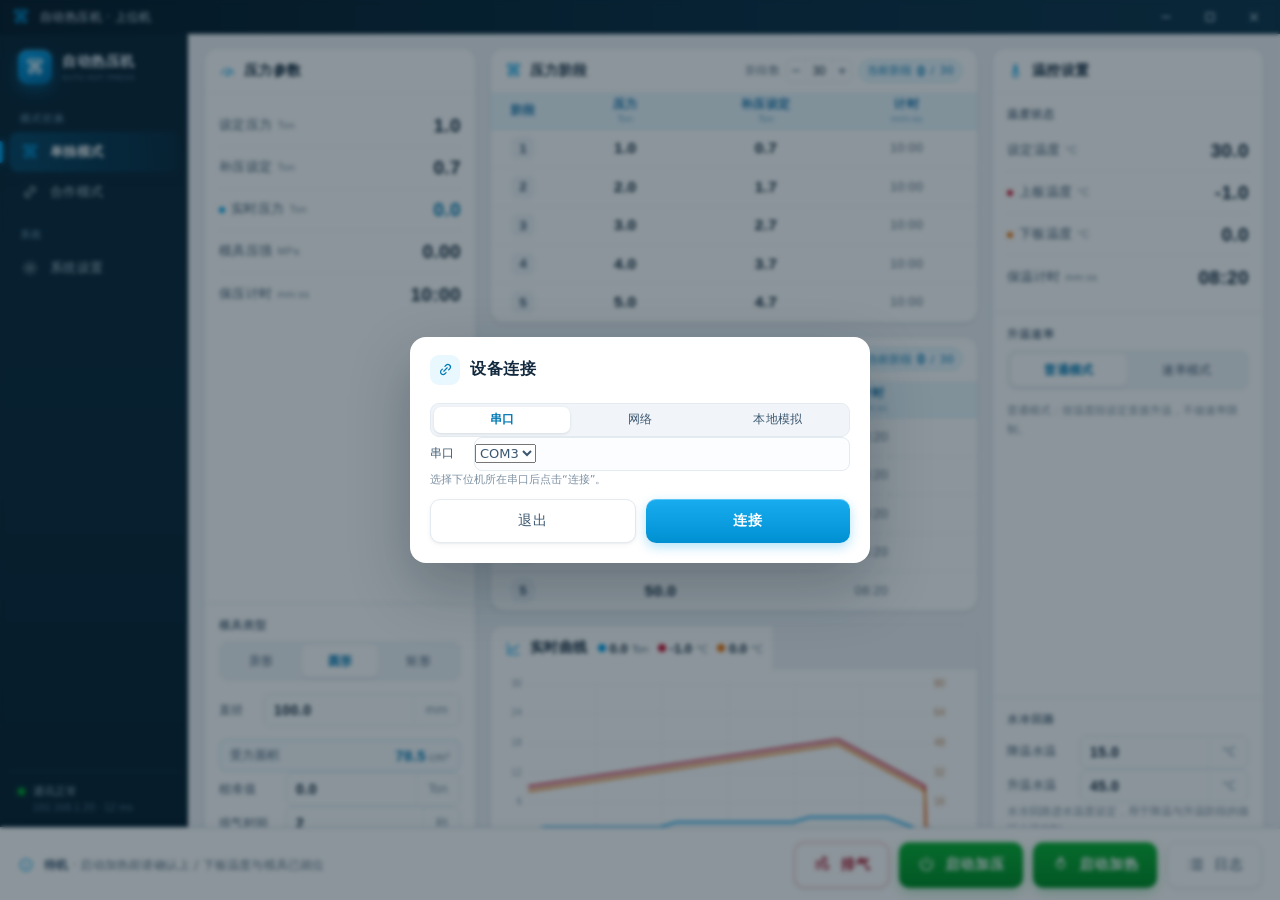
==== commit 4b8a6bf8: "feat: T1→M 字段重命名全链路同步，及计时上限与默认窗口尺寸调整 - SDK：RealTimeData/MachineState 中 T1 字段重命名为 M（IsMStart/CMStep/M" ====
--- a/example/ui/press_desktop_ui.html
+++ b/example/ui/press_desktop_ui.html
@@ -2862,7 +2862,7 @@
       <div class="time-picker">
         <div class="tp-col">
           <button type="button" class="tp-step" data-tp="min" data-step="1" aria-label="分钟加一">+</button>
-          <input class="tp-num" id="tpMin" type="number" min="0" max="599" step="1" value="5" aria-label="分钟">
+          <input class="tp-num" id="tpMin" type="number" min="0" max="1666666" step="1" value="5" aria-label="分钟">
           <span class="tp-unit">分</span>
           <button type="button" class="tp-step" data-tp="min" data-step="-1" aria-label="分钟减一">−</button>
         </div>
@@ -3254,7 +3254,7 @@
   let tpTarget = null;
 
   const syncTp = () => {
-    const m = Math.min(599, Math.max(0, Math.round(Number(tpMin.value) || 0)));
+    const m = Math.min(Math.floor(99999999 / 60), Math.max(0, Math.round(Number(tpMin.value) || 0)));
     const s = Math.min(59, Math.max(0, Math.round(Number(tpSec.value) || 0)));
     tpMin.value = m;
     tpSec.value = s;
@@ -3284,7 +3284,7 @@
   $$('.tp-step').forEach((b) => {
     b.onclick = () => {
       const input = b.dataset.tp === 'min' ? tpMin : tpSec;
-      const max = b.dataset.tp === 'min' ? 599 : 59;
+      const max = b.dataset.tp === 'min' ? Math.floor(99999999 / 60) : 59;
       input.value = Math.min(max, Math.max(0, (Number(input.value) || 0) + Number(b.dataset.step)));
       syncTp();
     };
@@ -3306,7 +3306,7 @@
     syncTp();
     const row = tpTarget ? cellRow(tpTarget) : null;
     if (row) {
-      row.hold = Math.min(35999, Number(tpMin.value) * 60 + Number(tpSec.value));
+      row.hold = Math.min(99999999, Number(tpMin.value) * 60 + Number(tpSec.value));
       if (tpTarget.isConnected) tpTarget.textContent = mmss(row.hold);
       paintValues();
     }
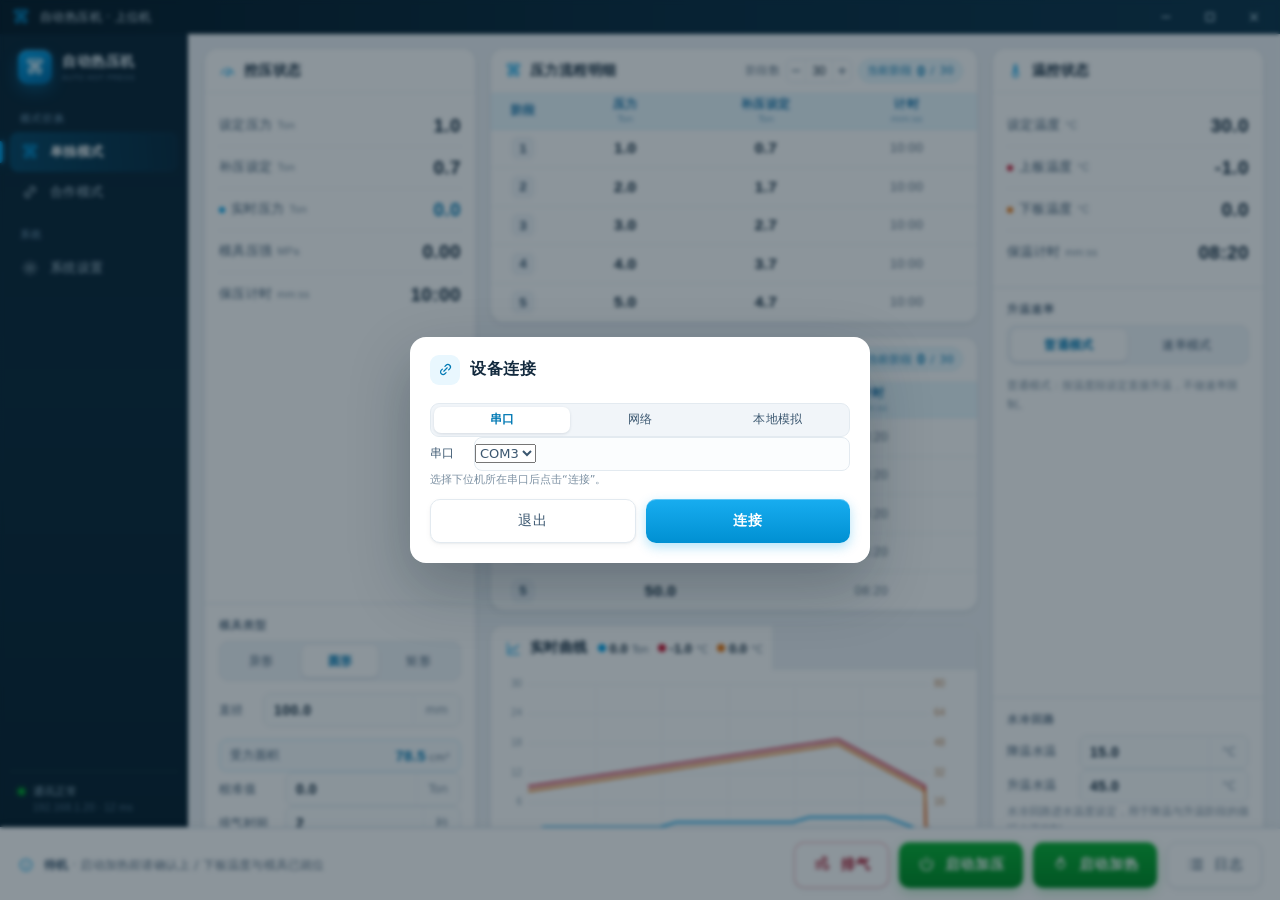
==== commit f69070e2: "上位机：速率模式下发 + UI 卡片风格统一与空白修复 - 速率模式切换同步下发下位机（pushRateMode），设备上报走 applyTempData 不回环  - 版本 chip 文案改为 Pr" ====
--- a/example/ui/press_desktop_ui.html
+++ b/example/ui/press_desktop_ui.html
@@ -690,7 +690,7 @@
 
 .mold-tip { margin: 0; font-size: 11px; color: var(--muted-2); line-height: 1.7; }
 
-/* 模具类型并入压力参数后的间距 */
+/* 模具类型并入控压状态后的间距 */
 .set-group .mold-seg { margin-bottom: 12px; }
 .set-group .mold-pane.is-on { margin-bottom: 12px; }
 
@@ -722,7 +722,7 @@
 
 .mold-area em { font-style: normal; font-size: 10.5px; color: var(--muted); }
 
-/* ---------- 温控设置（合并卡片） ---------- */
+/* ---------- 温控状态（合并卡片） ---------- */
 .merge-card { display: flex; flex-direction: column; }
 
 .set-group { padding: 12px 14px 14px; }
@@ -850,7 +850,7 @@
 
 table.tbl td.muted { color: var(--muted-2); font-size: 11.5px; }
 
-/* 普通模式：温度阶段隐藏“速率”列 */
+/* 普通模式：温度流程明细隐藏“速率”列 */
 table.tbl.no-rate th:nth-child(3),
 table.tbl.no-rate td:nth-child(3) { display: none; }
 
@@ -2448,7 +2448,7 @@
 
           <div class="col">
             <article class="card grow merge-card">
-              <header class="card-h"><h2><svg class="ic"><use href="#i-gauge"/></svg>压力参数</h2></header>
+              <header class="card-h"><h2><svg class="ic"><use href="#i-gauge"/></svg>控压状态</h2></header>
 
               <div class="set-group">
                 <ul class="kv">
@@ -2505,13 +2505,13 @@
           <div class="col">
             <article class="card stage-card">
               <header class="card-h">
-                <h2><svg class="ic"><use href="#i-press"/></svg>压力阶段</h2>
+                <h2><svg class="ic"><use href="#i-press"/></svg>压力流程明细</h2>
                 <div class="stage-tools">
                   <span class="count-label">阶段数</span>
-                  <div class="spin" id="pCountSpin" data-tip="压力阶段数 1–30，可直接输入或点「−/+」调整">
-                    <button type="button" data-step="-1" aria-label="减少压力阶段数">−</button>
-                    <input id="pCountInput" type="number" min="1" max="30" step="1" value="30" aria-label="压力阶段数">
-                    <button type="button" data-step="1" aria-label="增加压力阶段数">+</button>
+                  <div class="spin" id="pCountSpin" data-tip="压力流程明细数 1–30，可直接输入或点「−/+」调整">
+                    <button type="button" data-step="-1" aria-label="减少压力流程明细数">−</button>
+                    <input id="pCountInput" type="number" min="1" max="30" step="1" value="30" aria-label="压力流程明细数">
+                    <button type="button" data-step="1" aria-label="增加压力流程明细数">+</button>
                   </div>
                   <span class="stage-pill">当前阶段 <b id="pStageNow">0</b>/<span id="pStageTotal">30</span></span>
                 </div>
@@ -2527,13 +2527,13 @@
 
             <article class="card grow stage-card">
               <header class="card-h">
-                <h2><svg class="ic"><use href="#i-flame"/></svg>温度阶段</h2>
+                <h2><svg class="ic"><use href="#i-flame"/></svg>温度流程明细</h2>
                 <div class="stage-tools">
                   <span class="count-label">阶段数</span>
-                  <div class="spin" id="tCountSpin" data-tip="温度阶段数 1–30，可直接输入或点「−/+」调整">
-                    <button type="button" data-step="-1" aria-label="减少温度阶段数">−</button>
-                    <input id="tCountInput" type="number" min="1" max="30" step="1" value="30" aria-label="温度阶段数">
-                    <button type="button" data-step="1" aria-label="增加温度阶段数">+</button>
+                  <div class="spin" id="tCountSpin" data-tip="温度流程明细数 1–30，可直接输入或点「−/+」调整">
+                    <button type="button" data-step="-1" aria-label="减少温度流程明细数">−</button>
+                    <input id="tCountInput" type="number" min="1" max="30" step="1" value="30" aria-label="温度流程明细数">
+                    <button type="button" data-step="1" aria-label="增加温度流程明细数">+</button>
                   </div>
                   <span class="stage-pill">当前阶段 <b id="tStageNow">0</b>/<span id="tStageTotal">30</span></span>
                 </div>
@@ -2565,10 +2565,9 @@
 
           <div class="col">
             <article class="card grow merge-card">
-              <header class="card-h"><h2><svg class="ic"><use href="#i-temp"/></svg>温控设置</h2></header>
+              <header class="card-h"><h2><svg class="ic"><use href="#i-temp"/></svg>温控状态</h2></header>
 
               <div class="set-group">
-                <div class="set-sub">温度状态</div>
                 <ul class="kv">
                   <li><span class="k">设定温度<em>°C</em></span><span class="v" id="vSetT">30.0</span></li>
                   <li class="t-up"><span class="k">上板温度<em>°C</em></span><span class="v" id="vUpT">-1.0</span></li>
@@ -2709,7 +2708,7 @@
                     <h3>自动热压机</h3>
                     <p>AUTO HOT PRESS</p>
                   </div>
-                  <span class="chip is-brand">已授权 · 单机永久许可</span>
+                  <span class="chip is-brand">PressSDK(1.0.0)</span>
                   <div class="hero-meta">
                     <div><span>通讯状态</span><b>已连接</b></div>
                   </div>
